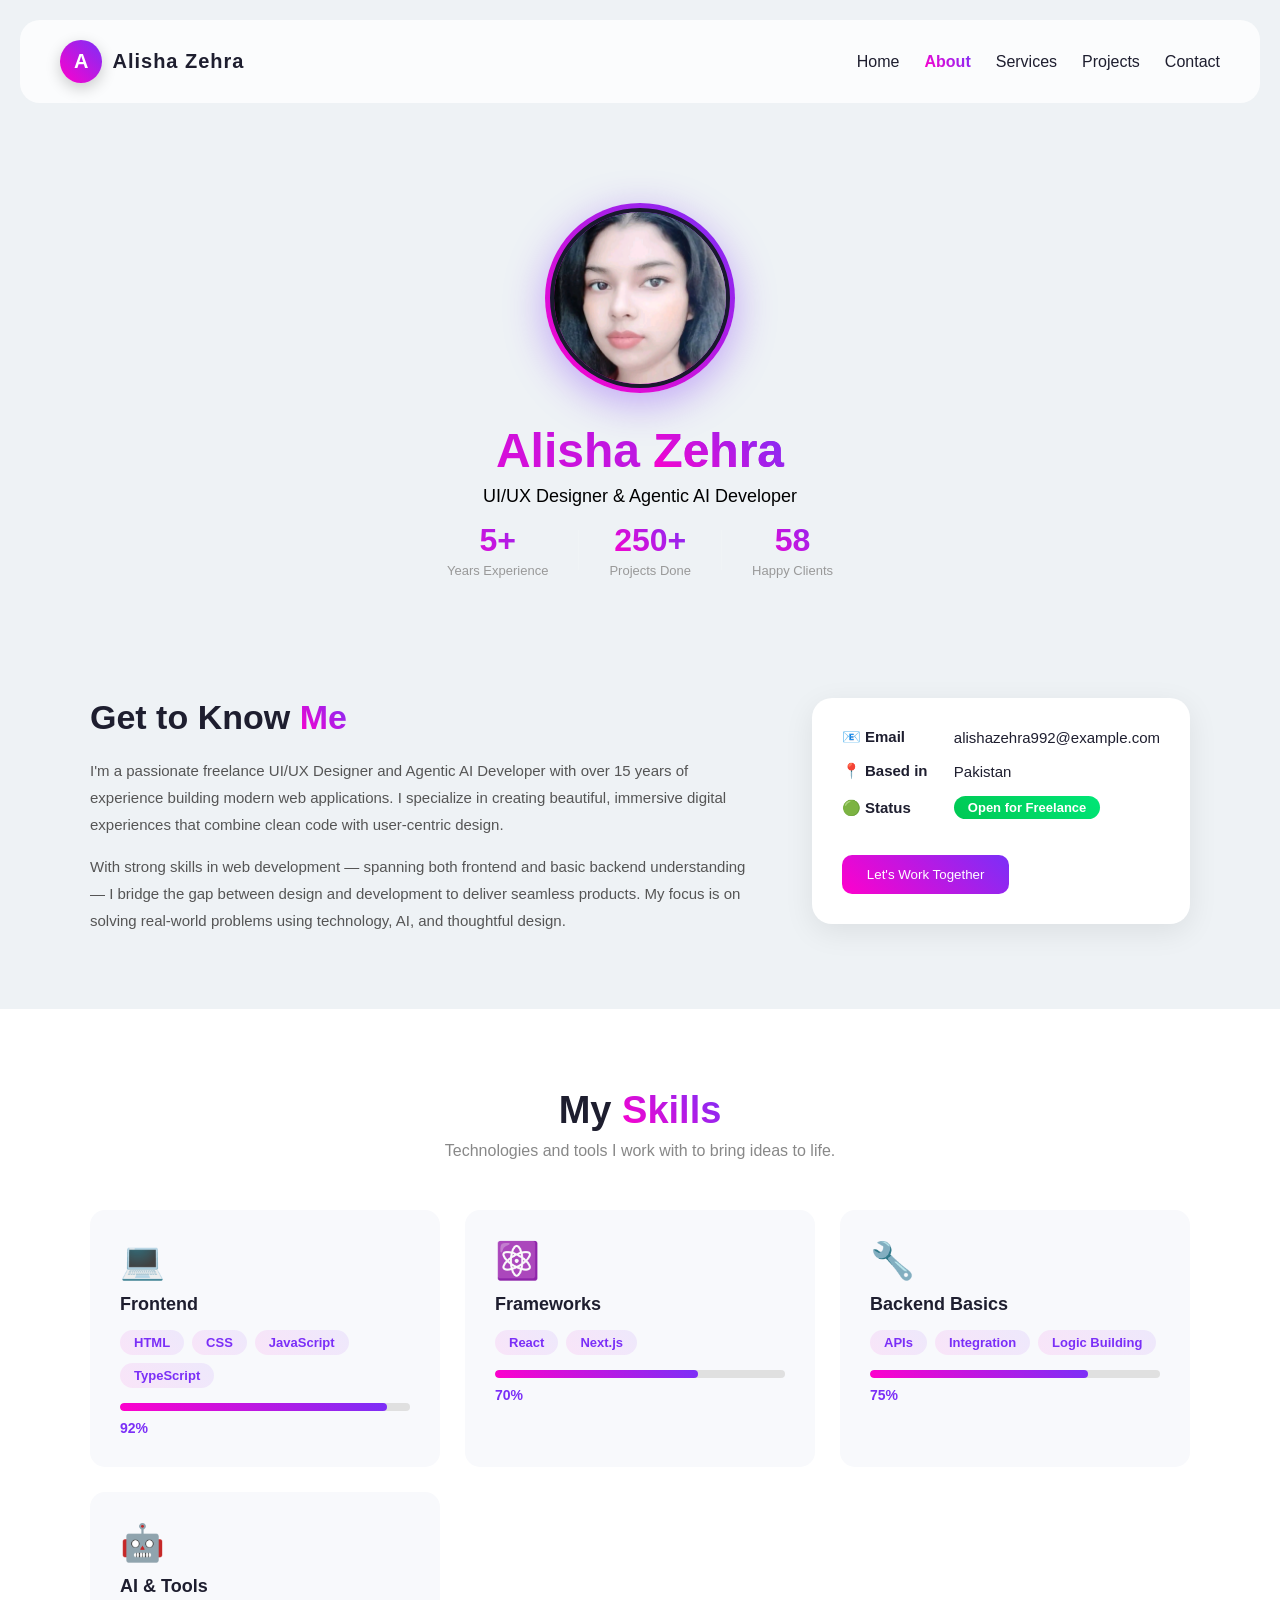
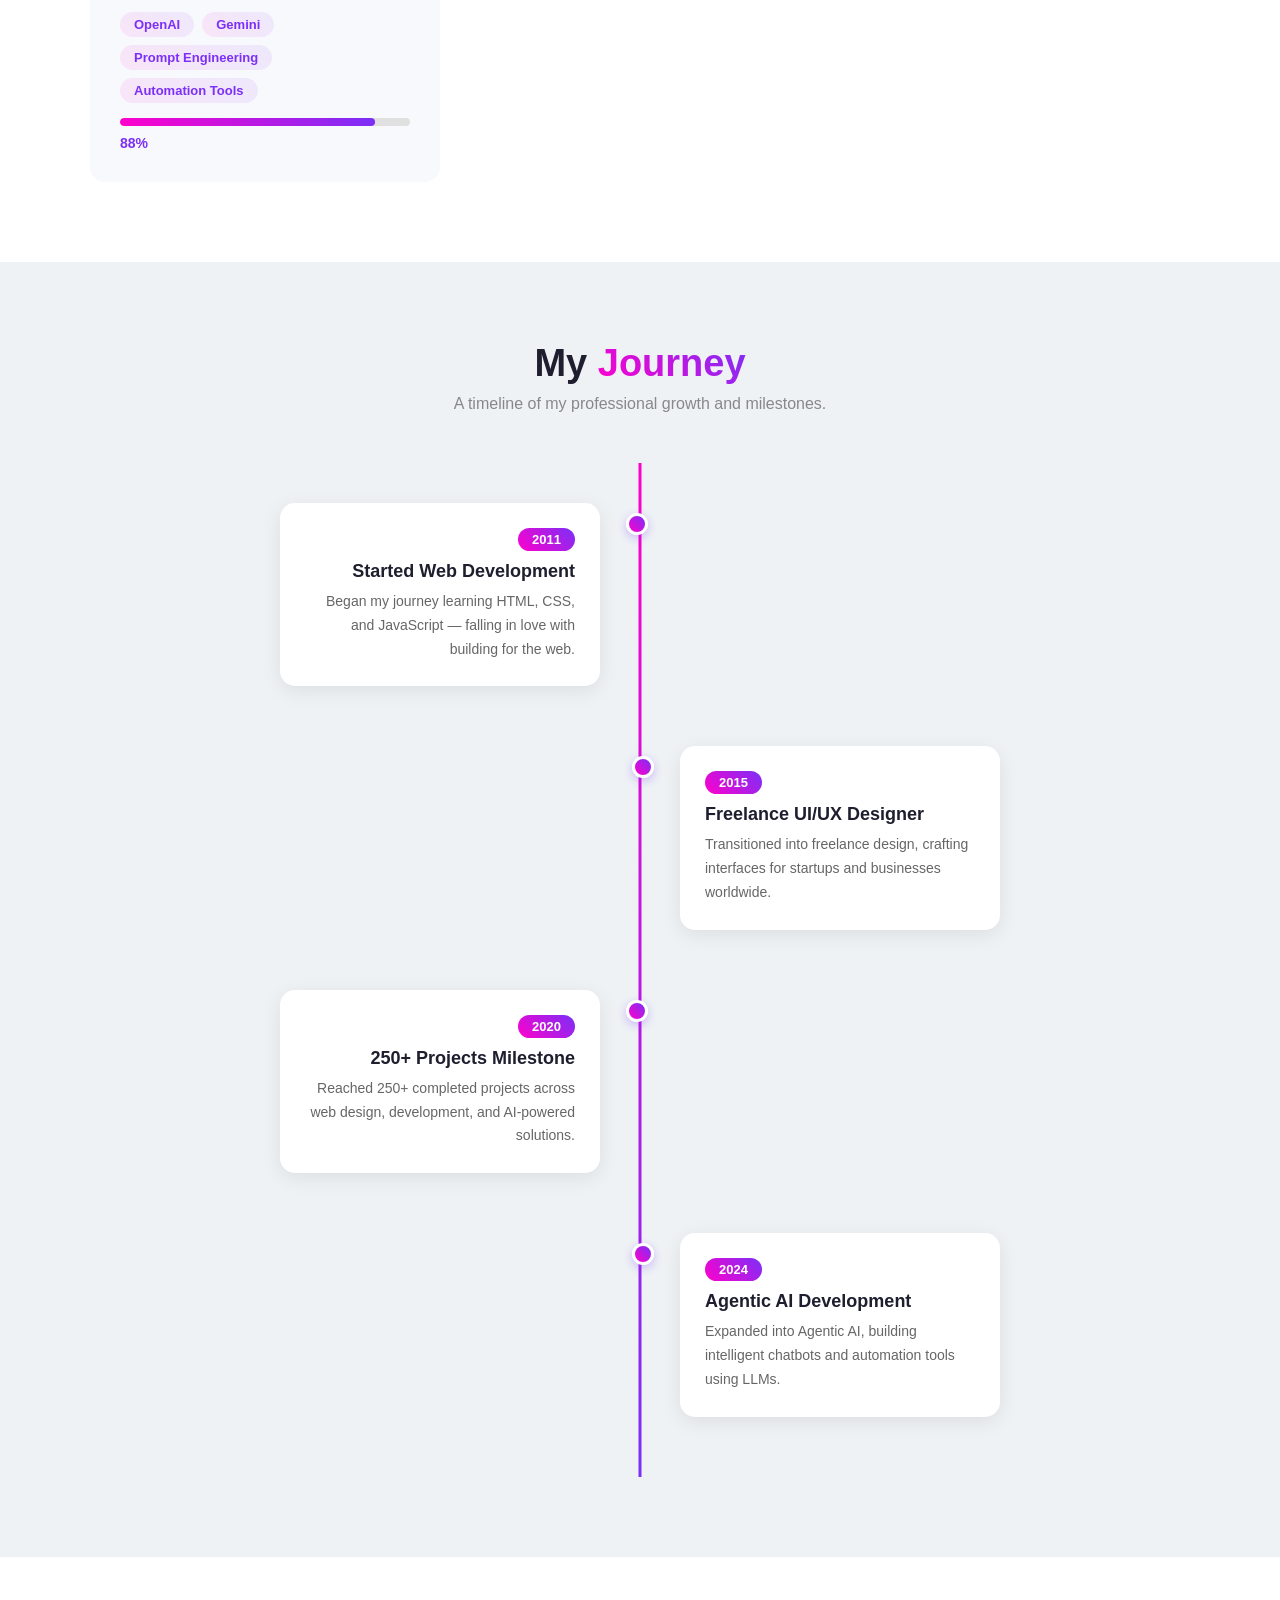
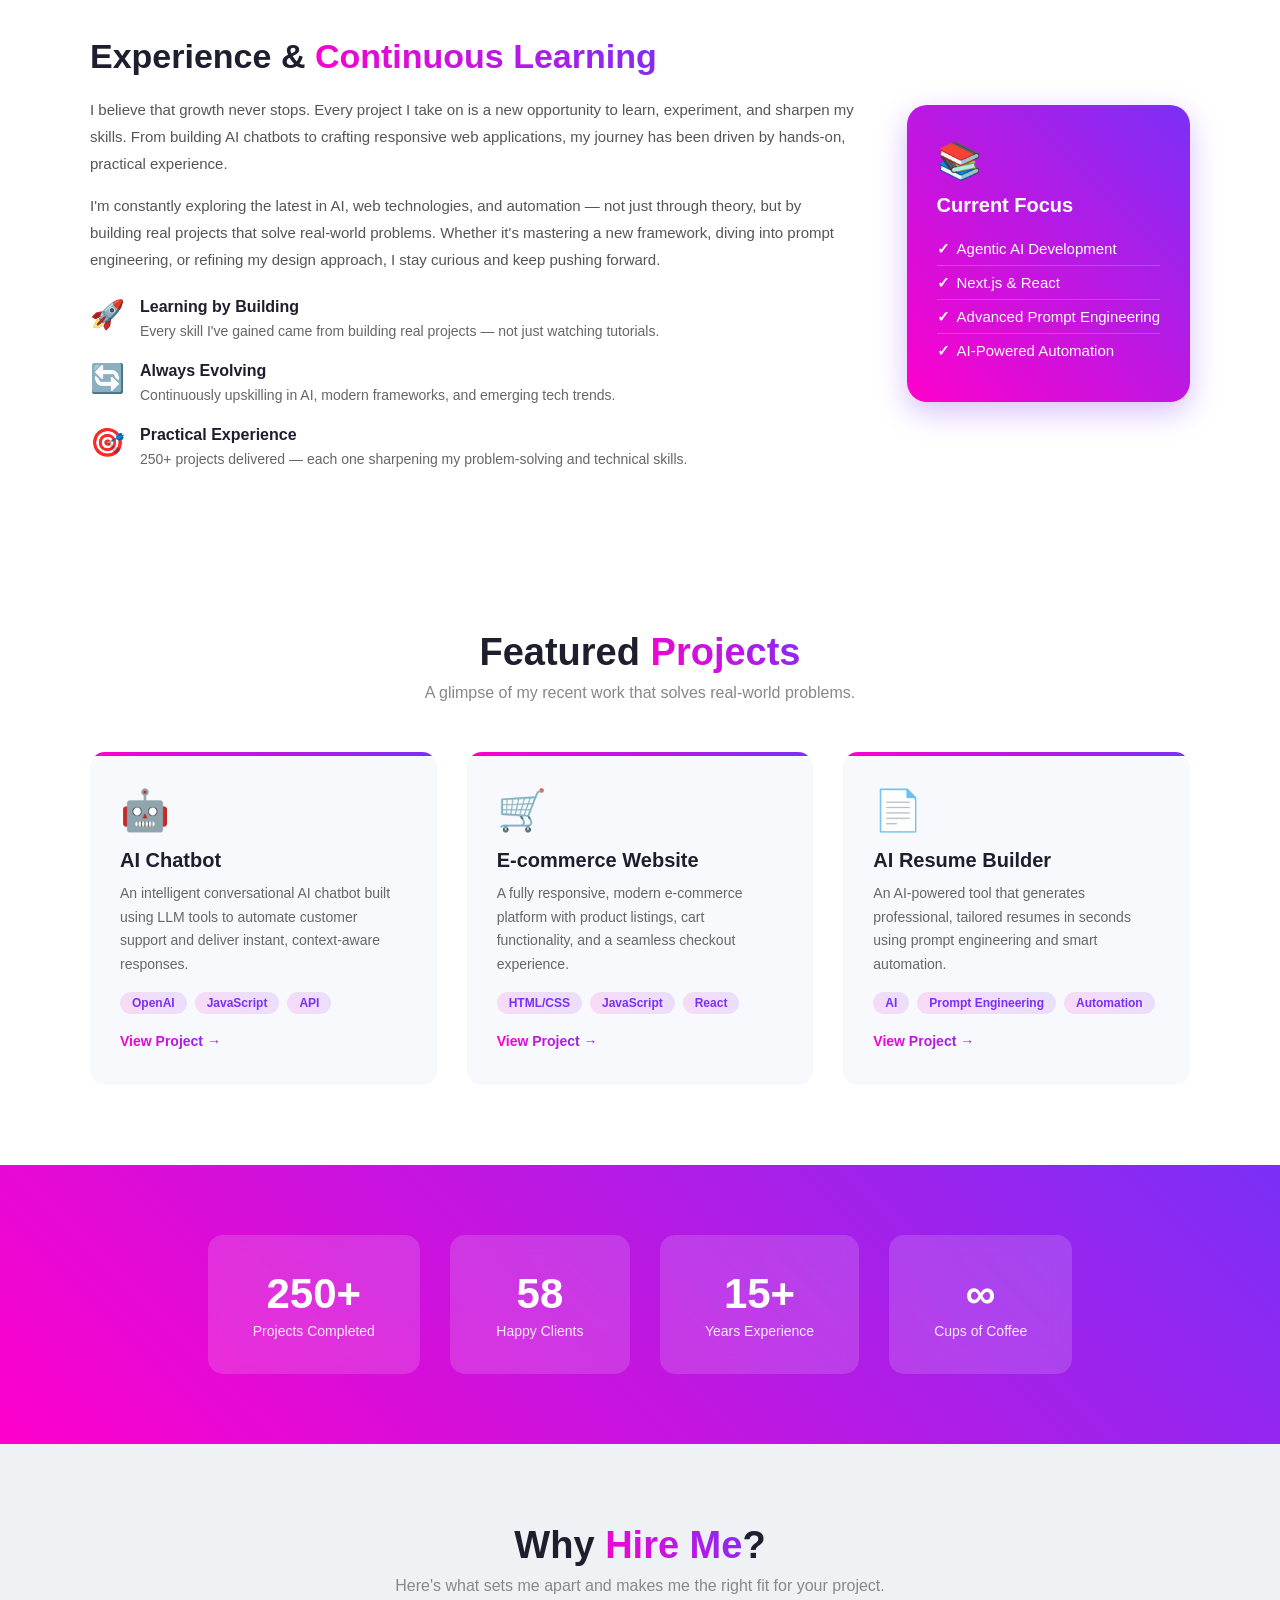
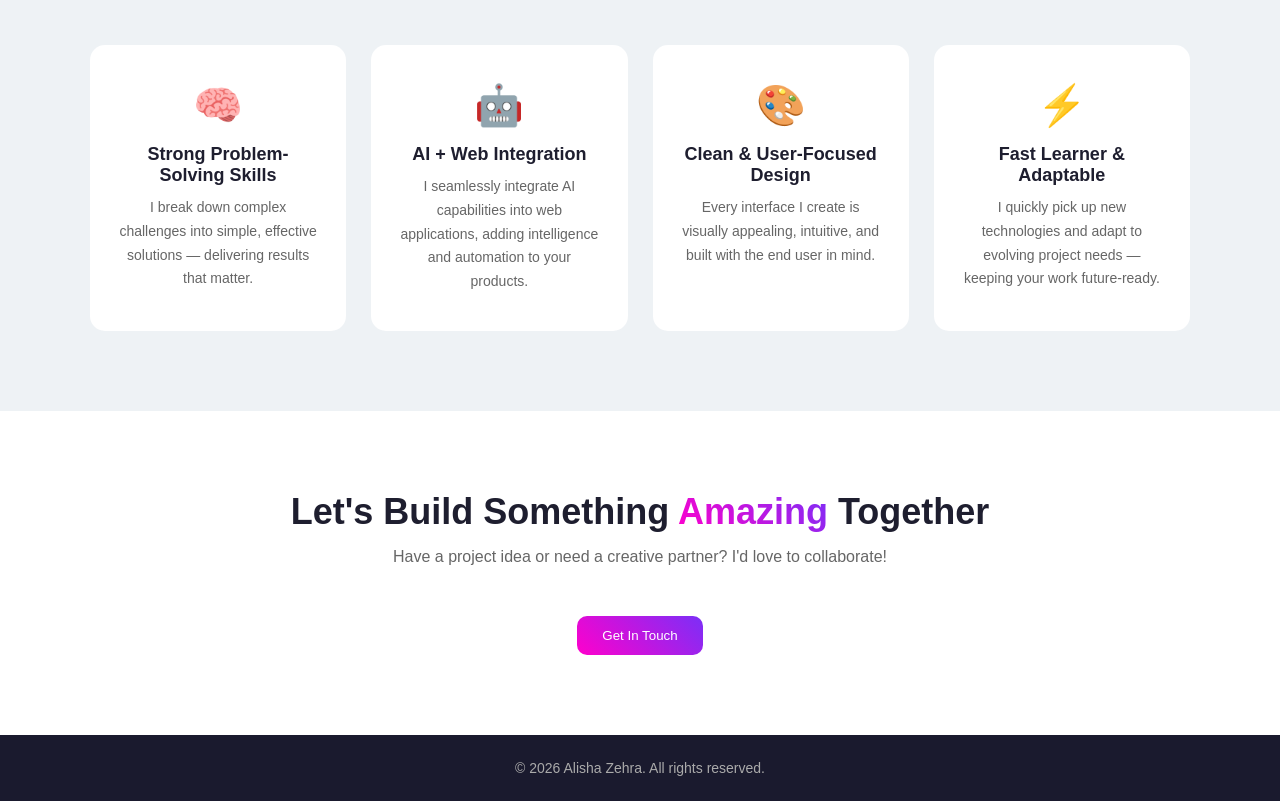
==== about.html @ 4a611285 "first commit" ====
<!DOCTYPE html>
<html lang="en">
<head>
  <meta charset="UTF-8">
  <meta name="viewport" content="width=device-width, initial-scale=1.0">
  <title>About - Alisha Zehra</title>
  <link rel="stylesheet" href="style.css">
  <link rel="stylesheet" href="about.css">
</head>
<body>

  <!-- NAVBAR -->
  <header class="navbar">
    <div class="logo">
      <div class="logo-circle">A</div>
      <span class="logo-text">Alisha Zehra</span>
    </div>
    <button class="hamburger" id="hamburger">&#9776;</button>
    <ul class="nav-links" id="nav-links">
      <li><a href="index.html#home">Home</a></li>
      <li><a href="about.html" class="active-link">About</a></li>
      <li><a href="services.html">Services</a></li>
      <li><a href="portfolio.html">Projects</a></li>
      <li><a href="contact.html">Contact</a></li>
    </ul>
  </header>

  <!-- ABOUT HERO + INTRO (Combined for better first look) -->
  <section class="about-hero-intro">
    <div class="about-hero-bg">
      <div class="about-hero-content">
        <div class="about-image-center">
          <div class="about-image-card">
            <img src="WhatsApp Image 2026-03-17 at 6.41.35 PM.jpeg" alt="Alisha Zehra">
          </div>
        </div>
        <h1>Alisha <span class="gradient-text">Zehra</span></h1>
        <h4 class="about-role">UI/UX Designer & Agentic AI Developer</h4>
      
        <div class="about-hero-stats">
          <div class="hero-stat">
            <h3>5+</h3>
            <p>Years Experience</p>
          </div>
          <div class="hero-stat-divider"></div>
          <div class="hero-stat">
            <h3>250+</h3>
            <p>Projects Done</p>
          </div>
          <div class="hero-stat-divider"></div>
          <div class="hero-stat">
            <h3>58</h3>
            <p>Happy Clients</p>
          </div>
        </div>
      </div>
    </div>

    <div class="about-bio">
      <div class="about-bio-wrapper">
        <div class="about-bio-text">
          <h2>Get to Know <span class="gradient-text">Me</span></h2>
          <p>
            I'm a passionate freelance UI/UX Designer and Agentic AI Developer with over 15 years of 
            experience building modern web applications. I specialize in creating beautiful, immersive 
            digital experiences that combine clean code with user-centric design.
          </p>
          <p>
            With strong skills in web development — spanning both frontend and basic backend understanding — 
            I bridge the gap between design and development to deliver seamless products. My focus is on 
            solving real-world problems using technology, AI, and thoughtful design.
          </p>
        </div>
        <div class="about-bio-details">
          <div class="detail-item">
            <span class="detail-label">📧 Email</span>
            <span>alishazehra992@example.com</span>
          </div>
          <div class="detail-item">
            <span class="detail-label">📍 Based in</span>
            <span>Pakistan</span>
          </div>
          <div class="detail-item">
            <span class="detail-label">🟢 Status</span>
            <span class="available-badge">Open for Freelance</span>
          </div>
          <a href="contact.html"><button class="primary-btn">Let's Work Together</button></a>
        </div>
      </div>
    </div>
  </section>

  <!-- SKILLS SECTION -->
  <section class="skills-section">
    <h2 class="section-title">My <span class="gradient-text">Skills</span></h2>
    <p class="section-subtitle">Technologies and tools I work with to bring ideas to life.</p>

    <div class="skills-grid">

      <!-- Frontend -->
      <div class="skill-card">
        <div class="skill-icon">💻</div>
        <h3>Frontend</h3>
        <div class="skill-tags">
          <span class="skill-tag">HTML</span>
          <span class="skill-tag">CSS</span>
          <span class="skill-tag">JavaScript</span>
          <span class="skill-tag">TypeScript</span>
        </div>
        <div class="skill-bar"><div class="skill-fill" style="width:92%"></div></div>
        <span class="skill-percent">92%</span>
      </div>

      <!-- Frameworks -->
      <div class="skill-card">
        <div class="skill-icon">⚛️</div>
        <h3>Frameworks</h3>
        <div class="skill-tags">
          <span class="skill-tag">React</span>
          <span class="skill-tag">Next.js</span>
        </div>
        <div class="skill-bar"><div class="skill-fill" style="width:70%"></div></div>
        <span class="skill-percent">70%</span>
      </div>

      <!-- Backend Basics -->
      <div class="skill-card">
        <div class="skill-icon">🔧</div>
        <h3>Backend Basics</h3>
        <div class="skill-tags">
          <span class="skill-tag">APIs</span>
          <span class="skill-tag">Integration</span>
          <span class="skill-tag">Logic Building</span>
        </div>
        <div class="skill-bar"><div class="skill-fill" style="width:75%"></div></div>
        <span class="skill-percent">75%</span>
      </div>

      <!-- AI & Tools -->
      <div class="skill-card">
        <div class="skill-icon">🤖</div>
        <h3>AI & Tools</h3>
        <div class="skill-tags">
          <span class="skill-tag">OpenAI</span>
          <span class="skill-tag">Gemini</span>
          <span class="skill-tag">Prompt Engineering</span>
          <span class="skill-tag">Automation Tools</span>
        </div>
        <div class="skill-bar"><div class="skill-fill" style="width:88%"></div></div>
        <span class="skill-percent">88%</span>
      </div>

    </div>
  </section>

  <!-- JOURNEY / TIMELINE -->
  <section class="journey-section">
    <h2 class="section-title">My <span class="gradient-text">Journey</span></h2>
    <p class="section-subtitle">A timeline of my professional growth and milestones.</p>

    <div class="timeline">
      <div class="timeline-item left">
        <div class="timeline-content">
          <span class="timeline-year">2011</span>
          <h3>Started Web Development</h3>
          <p>Began my journey learning HTML, CSS, and JavaScript — falling in love with building for the web.</p>
        </div>
      </div>
      <div class="timeline-item right">
        <div class="timeline-content">
          <span class="timeline-year">2015</span>
          <h3>Freelance UI/UX Designer</h3>
          <p>Transitioned into freelance design, crafting interfaces for startups and businesses worldwide.</p>
        </div>
      </div>
      <div class="timeline-item left">
        <div class="timeline-content">
          <span class="timeline-year">2020</span>
          <h3>250+ Projects Milestone</h3>
          <p>Reached 250+ completed projects across web design, development, and AI-powered solutions.</p>
        </div>
      </div>
      <div class="timeline-item right">
        <div class="timeline-content">
          <span class="timeline-year">2024</span>
          <h3>Agentic AI Development</h3>
          <p>Expanded into Agentic AI, building intelligent chatbots and automation tools using LLMs.</p>
        </div>
      </div>
    </div>
  </section>

  <!-- EXPERIENCE / LEARNING -->
  <section class="learning-section">
    <div class="learning-wrapper">
      <div class="learning-text">
        <h2>Experience & <span class="gradient-text">Continuous Learning</span></h2>
        <p>
          I believe that growth never stops. Every project I take on is a new opportunity to learn, 
          experiment, and sharpen my skills. From building AI chatbots to crafting responsive web 
          applications, my journey has been driven by hands-on, practical experience.
        </p>
        <p>
          I'm constantly exploring the latest in AI, web technologies, and automation — not just 
          through theory, but by building real projects that solve real-world problems. Whether it's 
          mastering a new framework, diving into prompt engineering, or refining my design approach, 
          I stay curious and keep pushing forward.
        </p>
        <div class="learning-highlights">
          <div class="learning-item">
            <span class="learning-icon">🚀</span>
            <div>
              <h4>Learning by Building</h4>
              <p>Every skill I've gained came from building real projects — not just watching tutorials.</p>
            </div>
          </div>
          <div class="learning-item">
            <span class="learning-icon">🔄</span>
            <div>
              <h4>Always Evolving</h4>
              <p>Continuously upskilling in AI, modern frameworks, and emerging tech trends.</p>
            </div>
          </div>
          <div class="learning-item">
            <span class="learning-icon">🎯</span>
            <div>
              <h4>Practical Experience</h4>
              <p>250+ projects delivered — each one sharpening my problem-solving and technical skills.</p>
            </div>
          </div>
        </div>
      </div>
      <div class="learning-visual">
        <div class="learning-card">
          <div class="learning-card-icon">📚</div>
          <h3>Current Focus</h3>
          <ul>
            <li>Agentic AI Development</li>
            <li>Next.js & React</li>
            <li>Advanced Prompt Engineering</li>
            <li>AI-Powered Automation</li>
          </ul>
        </div>
      </div>
    </div>
  </section>

  <!-- PROJECTS HIGHLIGHT -->
  <section class="projects-highlight">
    <h2 class="section-title">Featured <span class="gradient-text">Projects</span></h2>
    <p class="section-subtitle">A glimpse of my recent work that solves real-world problems.</p>

    <div class="projects-highlight-grid">

      <div class="highlight-card">
        <div class="highlight-icon">🤖</div>
        <h3>AI Chatbot</h3>
        <p>An intelligent conversational AI chatbot built using LLM tools to automate customer support and deliver instant, context-aware responses.</p>
        <div class="highlight-tags">
          <span>OpenAI</span>
          <span>JavaScript</span>
          <span>API</span>
        </div>
        <a href="portfolio.html" class="highlight-link">View Project →</a>
      </div>

      <div class="highlight-card">
        <div class="highlight-icon">🛒</div>
        <h3>E-commerce Website</h3>
        <p>A fully responsive, modern e-commerce platform with product listings, cart functionality, and a seamless checkout experience.</p>
        <div class="highlight-tags">
          <span>HTML/CSS</span>
          <span>JavaScript</span>
          <span>React</span>
        </div>
        <a href="portfolio.html" class="highlight-link">View Project →</a>
      </div>

      <div class="highlight-card">
        <div class="highlight-icon">📄</div>
        <h3>AI Resume Builder</h3>
        <p>An AI-powered tool that generates professional, tailored resumes in seconds using prompt engineering and smart automation.</p>
        <div class="highlight-tags">
          <span>AI</span>
          <span>Prompt Engineering</span>
          <span>Automation</span>
        </div>
        <a href="portfolio.html" class="highlight-link">View Project →</a>
      </div>

    </div>
  </section>

  <!-- FUN FACTS -->
  <section class="fun-facts">
    <div class="fact-card">
      <h2>250+</h2>
      <p>Projects Completed</p>
    </div>
    <div class="fact-card">
      <h2>58</h2>
      <p>Happy Clients</p>
    </div>
    <div class="fact-card">
      <h2>15+</h2>
      <p>Years Experience</p>
    </div>
    <div class="fact-card">
      <h2>∞</h2>
      <p>Cups of Coffee</p>
    </div>
  </section>

  <!-- WHY HIRE ME -->
  <section class="why-hire-section">
    <h2 class="section-title">Why <span class="gradient-text">Hire Me</span>?</h2>
    <p class="section-subtitle">Here's what sets me apart and makes me the right fit for your project.</p>

    <div class="why-hire-grid">
      <div class="why-card">
        <div class="why-icon">🧠</div>
        <h3>Strong Problem-Solving Skills</h3>
        <p>I break down complex challenges into simple, effective solutions — delivering results that matter.</p>
      </div>
      <div class="why-card">
        <div class="why-icon">🤖</div>
        <h3>AI + Web Integration</h3>
        <p>I seamlessly integrate AI capabilities into web applications, adding intelligence and automation to your products.</p>
      </div>
      <div class="why-card">
        <div class="why-icon">🎨</div>
        <h3>Clean & User-Focused Design</h3>
        <p>Every interface I create is visually appealing, intuitive, and built with the end user in mind.</p>
      </div>
      <div class="why-card">
        <div class="why-icon">⚡</div>
        <h3>Fast Learner & Adaptable</h3>
        <p>I quickly pick up new technologies and adapt to evolving project needs — keeping your work future-ready.</p>
      </div>
    </div>
  </section>

  <!-- CTA -->
  <section class="about-cta">
    <h2>Let's Build Something <span class="gradient-text">Amazing</span> Together</h2>
    <p>Have a project idea or need a creative partner? I'd love to collaborate!</p>
    <a href="contact.html"><button class="primary-btn">Get In Touch</button></a>
  </section>

  <!-- FOOTER -->
  <footer class="about-footer">
    <p>&copy; 2026 Alisha Zehra. All rights reserved.</p>
  </footer>

  <script>
    const hamburger = document.getElementById('hamburger');
    const navLinks = document.getElementById('nav-links');
    hamburger.addEventListener('click', () => {
      navLinks.classList.toggle('show');
    });
  </script>

</body>
</html>
---- style.css ----
/* RESET */
*{
  margin:0;
  padding:0;
  box-sizing:border-box;
  font-family: 'Segoe UI', sans-serif;
}

body{
  background:#eef2f5;
  color:#1e1e2f;
}

/* NAVBAR */
.navbar{
  display:flex;
  justify-content:space-between;
  align-items:center;
  padding:20px 40px;
  background:#ffffffcc;
  border-radius:20px;
  margin:20px;
  position:relative;
  z-index:1000;
}

.logo-circle{
  background:linear-gradient(45deg,#ff00cc,#7b2ff7);
  color:white;
  padding:8px 12px;
  border-radius:50%;
  margin-right:8px;
}

.nav-links{
  display:flex;
  list-style:none;
  gap:25px;
  align-items:center;
}

.nav-links li a{
  text-decoration:none;
  color:#1e1e2f;
}

.contact-btn{
  background:linear-gradient(45deg,#ff00cc,#7b2ff7);
  border:none;
  color:white;
  padding:10px 20px;
  border-radius:10px;
  cursor:pointer;
}

.hamburger{
  display:none;
  font-size:28px;
  background:none;
  border:none;
  cursor:pointer;
}

/* HERO */
.hero{
  display:flex;
  justify-content:space-between;
  align-items:center;
  padding:60px 40px;
  flex-wrap: wrap;
}

.hero-left{
  max-width:500px;
}

.tag{
  background:linear-gradient(45deg,#ff00cc,#7b2ff7);
  color:white;
  padding:8px 15px;
  border-radius:10px;
  font-size:14px;
}

.hero-left h1{
  font-size:48px;
  margin:20px 0;
}

.primary-btn{
  margin-top:20px;
  padding:12px 25px;
  background:linear-gradient(45deg,#ff00cc,#7b2ff7);
  border:none;
  color:white;
  border-radius:10px;
  cursor:pointer;
}

.stats{
  display:flex;
  gap:40px;
  margin-top:40px;
  background:white;
  padding:20px;
  border-radius:15px;
  flex-wrap: wrap;
}

.hero-right{
  margin-top:20px;
}

.image-card{
  background:white;
  padding:20px;
  border-radius:20px;
  box-shadow:0 10px 30px rgba(0,0,0,0.1);
}

.image-card img{
  width:280px;
  border-radius:15px;
}

/* ABOUT */
.about{
  padding:60px 40px;
  text-align:center;
}

.about-cards{
  display:flex;
  justify-content:center;
  gap:20px;
  margin-top:20px;
}

.about-cards .card{
  background:white;
  padding:20px;
  border-radius:15px;
  box-shadow:0 5px 15px rgba(0,0,0,0.1);
}

/* PORTFOLIO */
.portfolio{
  padding:60px 40px;
  text-align:center;
}

.portfolio-grid{
  display:grid;
  grid-template-columns:repeat(auto-fit,minmax(250px,1fr));
  gap:20px;
  margin-top:20px;
}

.portfolio-item img{
  width:100%;
  border-radius:15px;
  transition: transform 0.3s ease;
}

.portfolio-item img:hover{
  transform: scale(1.05);
}

/* CONTACT */
.contact{
  padding:60px 40px;
  text-align:center;
}

.contact form{
  display:flex;
  flex-direction:column;
  gap:15px;
  max-width:400px;
  margin:0 auto;
}

.contact input, .contact textarea{
  padding:12px;
  border-radius:10px;
  border:1px solid #ccc;
  font-size:1rem;
  resize:none;
}

.contact button{
  padding:12px;
  border:none;
  background:linear-gradient(45deg,#ff00cc,#7b2ff7);
  color:white;
  border-radius:10px;
  cursor:pointer;
  font-size:1rem;
}

/* ----------------- RESPONSIVE ----------------- */
@media (max-width:768px){
  .hamburger{
    display:block;
  }

  .nav-links{
    position:fixed;
    top:0;
    right:-300px;
    width:250px;
    height:100%;
    background:#ffffff;
    flex-direction:column;
    padding:60px 20px;
    gap:25px;
    transition: right 0.3s ease;
    box-shadow: -5px 0 20px rgba(0,0,0,0.1);
  }

  .nav-links.show{
    right:0;
  }

  .hero{
    flex-direction:column;
    align-items:center;
    text-align:center;
  }

  .hero-left{
    max-width:100%;
  }

  .hero-right{
    margin-top:30px;
  }

  .stats{
    justify-content:center;
  }
}


/* LOGO */
.logo {
  display: flex;
  align-items: center;
  font-weight: bold;
  font-size: 20px;
  cursor: pointer;
}

.logo-circle {
  background: linear-gradient(45deg, #ff00cc, #7b2ff7);
  color: white;
  padding: 10px 14px;
  border-radius: 50%;
  font-size: 20px;
  display: flex;
  align-items: center;
  justify-content: center;
  margin-right: 10px;
  box-shadow: 0 5px 15px rgba(0,0,0,0.2);
}

.logo-text {
  color: #1e1e2f;
  font-size: 20px;
  letter-spacing: 1px;
}

/* Mobile sidebar */
@media (max-width: 768px) {
  .nav-links{
    position: fixed;
    top: 0;
    right: -300px; /* hidden by default */
    width: 250px;
    height: 100%;
    background: #ffffff;
    flex-direction: column;
    padding: 60px 20px;
    gap: 25px;
    transition: right 0.3s ease;
    box-shadow: -5px 0 20px rgba(0,0,0,0.1);
    z-index: 1000;
  }

  .nav-links.show{
    right: 0; /* visible when toggled */
  }

  .hamburger{
    display: block;
    font-size: 28px;
    background: none;
    border: none;
    cursor: pointer;
    z-index: 1100;
  }
}



/* PORTFOLIO SECTION */

.portfolio-section{
  padding:80px 40px;
  background: linear-gradient(45deg,#ff00cc,#7b2ff7);;
  color:blue;
}

.portfolio-header{
  text-align:center;
  margin-bottom:50px;
}

.portfolio-header h2{
  font-size:40px;
  margin-bottom:10px;
}

.portfolio-header p{
  font-size:16px;
  color:#ddd;
}

/* GRID */
.portfolio-grid{
  display:grid;
  grid-template-columns: repeat(auto-fit, minmax(280px,1fr));
  gap:30px;
}

/* PROJECT CARD */
.project-card{
  background: rgba(255,255,255,0.1);
  border-radius:15px;
  overflow:hidden;
  transition: transform 0.3s, background 0.3s;
}

.project-card:hover{
  transform: translateY(-10px);
  background: palevioletred
}

.project-card img{
  width:100%;
  height:200px;
  object-fit:cover;
}

.project-info{
  padding:15px;
}

.project-info h3{
  margin-bottom:8px;
  font-size:20px;
}

.project-info p{
  font-size:14px;
  color:#eee;
}

.project-buttons{
  margin-top:10px;
}

.project-buttons a{
  text-decoration:none;
  padding:8px 15px;
  margin-right:10px;
  border-radius:8px;
  font-size:14px;
  background: linear-gradient(45deg, #ff00cc, #7b2ff7);
  color:white;
  transition: opacity 0.3s;
}

.project-buttons a:hover{
  opacity:0.8;
}

/* RESPONSIVE */
@media(max-width:768px){
  .portfolio-section{
    padding:60px 20px;
  }
}








.portfolio{
padding:80px 8%;
background:whitesmoke;
}

.portfolio-title{
text-align:center;
font-size:38px;
color:whitesmoke;
margin-bottom:50px;
}

.portfolio-grid{
display:grid;
grid-template-columns:repeat(auto-fit,minmax(280px,1fr));
gap:30px;
}

.project-card{
background:black;
border-radius:12px;
overflow:hidden;
transition:0.3s;
box-shadow:0 5px 20px rgba(0,0,0,0.4);
}

.project-card:hover{
transform:translateY(-8px);
box-shadow:0 10px 35px rgba(0,0,0,0.6);
}

.project-card img{
width:100%;
height:200px;
object-fit:cover;
}

.project-content{
padding:20px;
}

.project-content h3{
color:whitesmoke;
margin-bottom:10px;
}

.project-content p{
color:whitesmoke;
font-size:14px;
margin-bottom:15px;
}

.project-links a{
text-decoration:none;
background:#7b2ff7;
color:whitesmoke;
padding:7px 16px;
border-radius:6px;
margin-right:10px;
font-size:13px;
transition:0.3s;
}

.project-links a:hover{
background:red;
}


.portfolio-heading{
text-align:center;
font-size:42px;
font-weight:bold;

 background: linear-gradient(45deg,#ff00cc,#7b2ff7);
  -webkit-background-clip: text;
  background-clip: text;
  -webkit-text-fill-color: transparent;

}

/* @keyframes glow{
from{
text-shadow:0 0 5px #7b2ff7, 0 0 10px #7b2ff7;
}
to{
text-shadow:0 0 15px #c471f5, 0 0 25px #c471f5;
}
} */

@keyframes glow{
from{
text-shadow:0 0 5px pink, 0 0 10px palevioletred;
}
to{
text-shadow:0 0 15px #c471f5, 0 0 25px #c471f5;
}
}




#portfolio{
padding:80px 8%;
background:whitesmoke;
text-align:center; /* center heading and text */
}

.portfolio-heading{
text-align:center;
font-size:40px;
font-weight:bold;
color:#7b2ff7;
margin-bottom:40px;
}

.portfolio-container{
display:grid;
grid-template-columns:repeat(auto-fit,minmax(250px,1fr));
gap:25px;
justify-items:center; /* centers cards horizontally */
}

.portfolio-card{
background:#1a1a2e;
border-radius:10px;
overflow:hidden;
text-align:center;
padding-bottom:20px;
transition:0.3s;
max-width:300px; /* keeps cards centered and neat */
width:100%;
}

.portfolio-card:hover{
transform:translateY(-8px);
box-shadow:0 10px 30px rgba(0,0,0,0.5);
}

.portfolio-card img{
width:100%;
height:180px;
object-fit:cover;
}

.portfolio-card h3{
color:white;
margin:15px 0 10px 0;
}

.portfolio-card p{
color:#cfcfcf;
font-size:14px;
padding:0 15px;
}



.project-links{
margin-top:12px;
}

.project-links a{
text-decoration:none;
background:#7b2ff7;
color:white;
padding:6px 14px;
border-radius:6px;
font-size:13px;
margin:4px;
display:inline-block;
transition:0.3s;
}

.project-links a:hover{
background:#9b4dff;
}
---- about.css ----
/* ABOUT PAGE STYLES */

/* Gradient Text Utility */
.gradient-text {
  background: linear-gradient(45deg, #ff00cc, #7b2ff7);
  -webkit-background-clip: text;
  background-clip: text;
  -webkit-text-fill-color: transparent;
}

.active-link {
  background: linear-gradient(45deg, #ff00cc, #7b2ff7);
  -webkit-background-clip: text;
  background-clip: text;
  -webkit-text-fill-color: transparent;
  font-weight: bold;
}

/* ABOUT HERO + INTRO COMBINED */
.about-hero-intro {
  overflow: hidden;
}

.about-hero-bg {

  padding: 80px 40px 60px;
  text-align: center;
}

.about-hero-content {
  max-width: 700px;
  margin: 0 auto;
}

.about-image-center {
  display: flex;
  justify-content: center;
  margin-bottom: 30px;
}

.about-image-card {
  background: linear-gradient(45deg, #ff00cc, #7b2ff7);
  padding: 5px;
  border-radius: 50%;
  display: inline-block;
  box-shadow: 0 10px 40px rgba(123, 47, 247, 0.4);
}

.about-image-card img {
  width: 180px;
  height: 180px;
  border-radius: 50%;
  object-fit: cover;
  display: block;
  border: 4px solid #1a1a2e;
}

.about-hero-content h1 {
  font-size: 48px;
   background: linear-gradient(45deg, #ff00cc, #7b2ff7);
  -webkit-background-clip: text;
  background-clip: text;
  -webkit-text-fill-color: transparent;
  
  margin-bottom: 8px;
}

.about-role {
  font-size: 18px;
  color: black;
  font-weight: 500;
  margin-bottom: 15px;
}

.about-tagline {
  font-size: 16px;
   color: #1a1a2e;
  max-width: 500px;
  margin: 0 auto 35px;
  line-height: 1.7;
}

.about-hero-stats {
  display: flex;
  justify-content: center;
  align-items: center;
  gap: 30px;
  flex-wrap: wrap;
}

.hero-stat {
  text-align: center;
}

.hero-stat h3 {
  font-size: 32px;
  background: linear-gradient(45deg, #ff00cc, #7b2ff7);
  -webkit-background-clip: text;
  background-clip: text;
  -webkit-text-fill-color: transparent;
  margin-bottom: 4px;
}

.hero-stat p {
  font-size: 13px;
  color: #999;
}

.hero-stat-divider {
  width: 1px;
  height: 40px;
  background: rgba(255, 255, 255, 0.15);
}

/* ABOUT BIO */
.about-bio {
  padding: 60px 40px;
}

.about-bio-wrapper {
  display: flex;
  gap: 50px;
  max-width: 1100px;
  margin: 0 auto;
  align-items: flex-start;
  flex-wrap: wrap;
}

.about-bio-text {
  flex: 1;
  min-width: 300px;
}

.about-bio-text h2 {
  font-size: 34px;
  color: #1e1e2f;
  margin-bottom: 20px;
}

.about-bio-text p {
  color: #555;
  line-height: 1.8;
  font-size: 15px;
  margin-bottom: 15px;
}

.about-bio-details {
  display: flex;
  flex-direction: column;
  gap: 16px;
  min-width: 280px;
  background: white;
  padding: 30px;
  border-radius: 20px;
  box-shadow: 0 8px 30px rgba(0, 0, 0, 0.08);
}

.detail-item {
  display: flex;
  align-items: center;
  gap: 12px;
  font-size: 15px;
}

.detail-label {
  font-weight: bold;
  color: #1e1e2f;
  min-width: 100px;
}

.available-badge {
  background: linear-gradient(45deg, #00c853, #00e676);
  color: white;
  padding: 4px 14px;
  border-radius: 20px;
  font-size: 13px;
  font-weight: 600;
}

/* SKILLS SECTION */
.skills-section {
  padding: 80px 40px;
  background: white;
}

.section-title {
  text-align: center;
  font-size: 38px;
  color: #1e1e2f;
  margin-bottom: 10px;
}

.section-subtitle {
  text-align: center;
  color: #888;
  font-size: 16px;
  margin-bottom: 50px;
}

.skills-grid {
  display: grid;
  grid-template-columns: repeat(auto-fit, minmax(280px, 1fr));
  gap: 25px;
  max-width: 1100px;
  margin: 0 auto;
}

.skill-card {
  background: #f8f9fc;
  padding: 30px;
  border-radius: 15px;
  transition: transform 0.3s, box-shadow 0.3s;
  position: relative;
}

.skill-card:hover {
  transform: translateY(-8px);
  box-shadow: 0 12px 35px rgba(123, 47, 247, 0.15);
}

.skill-icon {
  font-size: 36px;
  margin-bottom: 12px;
}

.skill-card h3 {
  font-size: 18px;
  color: #1e1e2f;
  margin-bottom: 15px;
}

.skill-tags {
  display: flex;
  flex-wrap: wrap;
  gap: 8px;
  margin-bottom: 15px;
}

.skill-tag {
  background: linear-gradient(45deg, #ff00cc15, #7b2ff715);
  color: #7b2ff7;
  padding: 5px 14px;
  border-radius: 20px;
  font-size: 13px;
  font-weight: 600;
}

.skill-bar {
  width: 100%;
  height: 8px;
  background: #e0e0e0;
  border-radius: 10px;
  overflow: hidden;
  margin-bottom: 8px;
}

.skill-fill {
  height: 100%;
  background: linear-gradient(45deg, #ff00cc, #7b2ff7);
  border-radius: 10px;
  transition: width 1.2s ease;
}

.skill-percent {
  font-size: 14px;
  font-weight: bold;
  color: #7b2ff7;
}

/* JOURNEY / TIMELINE */
.journey-section {
  padding: 80px 40px;
  background: #eef2f5;
}

.timeline {
  max-width: 800px;
  margin: 0 auto;
  position: relative;
  padding: 20px 0;
}

.timeline::before {
  content: '';
  position: absolute;
  left: 50%;
  top: 0;
  bottom: 0;
  width: 3px;
  background: linear-gradient(180deg, #ff00cc, #7b2ff7);
  transform: translateX(-50%);
}

.timeline-item {
  width: 50%;
  padding: 20px 40px;
  position: relative;
  margin-bottom: 20px;
}

.timeline-item.left {
  left: 0;
  text-align: right;
}

.timeline-item.right {
  left: 50%;
  text-align: left;
}

.timeline-item::after {
  content: '';
  position: absolute;
  width: 16px;
  height: 16px;
  background: linear-gradient(45deg, #ff00cc, #7b2ff7);
  border-radius: 50%;
  top: 30px;
  border: 3px solid white;
  box-shadow: 0 3px 10px rgba(123, 47, 247, 0.3);
}

.timeline-item.left::after {
  right: -8px;
}

.timeline-item.right::after {
  left: -8px;
}

.timeline-content {
  background: white;
  padding: 25px;
  border-radius: 15px;
  box-shadow: 0 5px 20px rgba(0, 0, 0, 0.08);
  transition: transform 0.3s;
}

.timeline-content:hover {
  transform: translateY(-5px);
}

.timeline-year {
  display: inline-block;
  background: linear-gradient(45deg, #ff00cc, #7b2ff7);
  color: white;
  padding: 4px 14px;
  border-radius: 20px;
  font-size: 13px;
  font-weight: bold;
  margin-bottom: 10px;
}

.timeline-content h3 {
  font-size: 18px;
  color: #1e1e2f;
  margin-bottom: 8px;
}

.timeline-content p {
  font-size: 14px;
  color: #666;
  line-height: 1.7;
}

/* FUN FACTS */
.fun-facts {
  display: flex;
  justify-content: center;
  gap: 30px;
  padding: 70px 40px;
  background: linear-gradient(45deg, #ff00cc, #7b2ff7);
  flex-wrap: wrap;
}

.fact-card {
  background: rgba(255, 255, 255, 0.15);
  backdrop-filter: blur(10px);
  padding: 35px 45px;
  border-radius: 15px;
  text-align: center;
  color: white;
  min-width: 180px;
  transition: transform 0.3s;
}

.fact-card:hover {
  transform: scale(1.08);
  background: rgba(255, 255, 255, 0.25);
}

.fact-card h2 {
  font-size: 42px;
  margin-bottom: 5px;
}

.fact-card p {
  font-size: 14px;
  opacity: 0.9;
}

/* EXPERIENCE / LEARNING */
.learning-section {
  padding: 80px 40px;
  background: white;
}

.learning-wrapper {
  display: flex;
  gap: 50px;
  max-width: 1100px;
  margin: 0 auto;
  align-items: center;
  flex-wrap: wrap;
}

.learning-text {
  flex: 1;
  min-width: 300px;
}

.learning-text h2 {
  font-size: 34px;
  color: #1e1e2f;
  margin-bottom: 20px;
}

.learning-text > p {
  color: #555;
  line-height: 1.8;
  font-size: 15px;
  margin-bottom: 15px;
}

.learning-highlights {
  margin-top: 25px;
  display: flex;
  flex-direction: column;
  gap: 20px;
}

.learning-item {
  display: flex;
  align-items: flex-start;
  gap: 15px;
}

.learning-icon {
  font-size: 28px;
  flex-shrink: 0;
}

.learning-item h4 {
  font-size: 16px;
  color: #1e1e2f;
  margin-bottom: 4px;
}

.learning-item p {
  font-size: 14px;
  color: #666;
  line-height: 1.6;
}

.learning-visual {
  flex-shrink: 0;
}

.learning-card {
  background: linear-gradient(45deg, #ff00cc, #7b2ff7);
  color: white;
  padding: 35px 30px;
  border-radius: 20px;
  box-shadow: 0 10px 30px rgba(123, 47, 247, 0.3);
  min-width: 260px;
}

.learning-card-icon {
  font-size: 36px;
  margin-bottom: 12px;
}

.learning-card h3 {
  font-size: 20px;
  margin-bottom: 15px;
}

.learning-card ul {
  list-style: none;
  padding: 0;
}

.learning-card ul li {
  padding: 8px 0;
  font-size: 15px;
  border-bottom: 1px solid rgba(255, 255, 255, 0.2);
  position: relative;
  padding-left: 20px;
}

.learning-card ul li::before {
  content: '✓';
  position: absolute;
  left: 0;
  font-weight: bold;
}

.learning-card ul li:last-child {
  border-bottom: none;
}

/* PROJECTS HIGHLIGHT */
.projects-highlight {
  padding: 80px 40px;
  background: white;
}

.projects-highlight-grid {
  display: grid;
  grid-template-columns: repeat(auto-fit, minmax(300px, 1fr));
  gap: 30px;
  max-width: 1100px;
  margin: 0 auto;
}

.highlight-card {
  background: #f8f9fc;
  padding: 35px 30px;
  border-radius: 15px;
  transition: transform 0.3s, box-shadow 0.3s;
  position: relative;
  overflow: hidden;
}

.highlight-card::before {
  content: '';
  position: absolute;
  top: 0;
  left: 0;
  width: 100%;
  height: 4px;
  background: linear-gradient(45deg, #ff00cc, #7b2ff7);
}

.highlight-card:hover {
  transform: translateY(-8px);
  box-shadow: 0 12px 35px rgba(123, 47, 247, 0.15);
}

.highlight-icon {
  font-size: 40px;
  margin-bottom: 15px;
}

.highlight-card h3 {
  font-size: 20px;
  color: #1e1e2f;
  margin-bottom: 10px;
}

.highlight-card p {
  font-size: 14px;
  color: #666;
  line-height: 1.7;
  margin-bottom: 15px;
}

.highlight-tags {
  display: flex;
  flex-wrap: wrap;
  gap: 8px;
  margin-bottom: 18px;
}

.highlight-tags span {
  background: linear-gradient(45deg, #ff00cc20, #7b2ff720);
  color: #7b2ff7;
  padding: 4px 12px;
  border-radius: 20px;
  font-size: 12px;
  font-weight: 600;
}

.highlight-link {
  text-decoration: none;
  font-size: 14px;
  font-weight: bold;
  background: linear-gradient(45deg, #ff00cc, #7b2ff7);
  -webkit-background-clip: text;
  background-clip: text;
  -webkit-text-fill-color: transparent;
  transition: opacity 0.3s;
}

.highlight-link:hover {
  opacity: 0.7;
}

/* WHY HIRE ME */
.why-hire-section {
  padding: 80px 40px;
  background: #eef2f5;
}

.why-hire-grid {
  display: grid;
  grid-template-columns: repeat(auto-fit, minmax(240px, 1fr));
  gap: 25px;
  max-width: 1100px;
  margin: 0 auto;
}

.why-card {
  background: white;
  padding: 35px 25px;
  border-radius: 15px;
  text-align: center;
  transition: transform 0.3s, box-shadow 0.3s;
  border: 2px solid transparent;
}

.why-card:hover {
  transform: translateY(-8px);
  box-shadow: 0 12px 35px rgba(123, 47, 247, 0.15);
  border-color: #7b2ff7;
}

.why-icon {
  font-size: 40px;
  margin-bottom: 15px;
}

.why-card h3 {
  font-size: 18px;
  color: #1e1e2f;
  margin-bottom: 10px;
}

.why-card p {
  font-size: 14px;
  color: #666;
  line-height: 1.7;
}

/* CTA SECTION */
.about-cta {
  text-align: center;
  padding: 80px 40px;
  background: white;
}

.about-cta h2 {
  font-size: 36px;
  color: #1e1e2f;
  margin-bottom: 15px;
}

.about-cta p {
  color: #666;
  font-size: 16px;
  margin-bottom: 30px;
}

/* FOOTER */
.about-footer {
  text-align: center;
  padding: 25px;
  background: #1a1a2e;
  color: #aaa;
  font-size: 14px;
}

/* ============= RESPONSIVE ============= */
@media (max-width: 768px) {
  .about-hero-bg {
    padding: 60px 20px 40px;
  }

  .about-hero-content h1 {
    font-size: 34px;
  }

  .about-image-card img {
    width: 150px;
    height: 150px;
  }

  .about-hero-stats {
    gap: 20px;
  }

  .hero-stat h3 {
    font-size: 26px;
  }

  .about-bio-wrapper {
    flex-direction: column;
    text-align: center;
  }

  .about-bio-text {
    min-width: auto;
  }

  .about-bio-details {
    min-width: auto;
    width: 100%;
    align-items: center;
  }

  .detail-item {
    flex-direction: column;
    gap: 4px;
  }

  .detail-label {
    min-width: auto;
  }

  /* Timeline responsive */
  .timeline::before {
    left: 20px;
  }

  .timeline-item {
    width: 100%;
    padding-left: 60px;
    padding-right: 20px;
    text-align: left;
  }

  .timeline-item.left,
  .timeline-item.right {
    left: 0;
    text-align: left;
  }

  .timeline-item.left::after,
  .timeline-item.right::after {
    left: 12px;
  }

  .fun-facts {
    gap: 15px;
    padding: 50px 20px;
  }

  .fact-card {
    padding: 25px 35px;
    min-width: 140px;
  }

  .fact-card h2 {
    font-size: 32px;
  }

  .section-title {
    font-size: 30px;
  }

  .about-cta h2 {
    font-size: 28px;
  }

  .skills-section,
  .journey-section,
  .about-cta,
  .learning-section,
  .projects-highlight,
  .why-hire-section {
    padding: 50px 20px;
  }

  .learning-wrapper {
    flex-direction: column;
    text-align: center;
  }

  .learning-item {
    flex-direction: column;
    align-items: center;
    text-align: center;
  }

  .learning-card {
    min-width: auto;
    width: 100%;
  }
}

@media (max-width: 480px) {
  .about-image-card img {
    width: 130px;
    height: 130px;
  }

  .about-hero-content h1 {
    font-size: 28px;
  }

  .hero-stat-divider {
    display: none;
  }

  .about-hero-stats {
    gap: 15px;
  }

  .fact-card {
    min-width: 120px;
    padding: 20px 25px;
  }
}
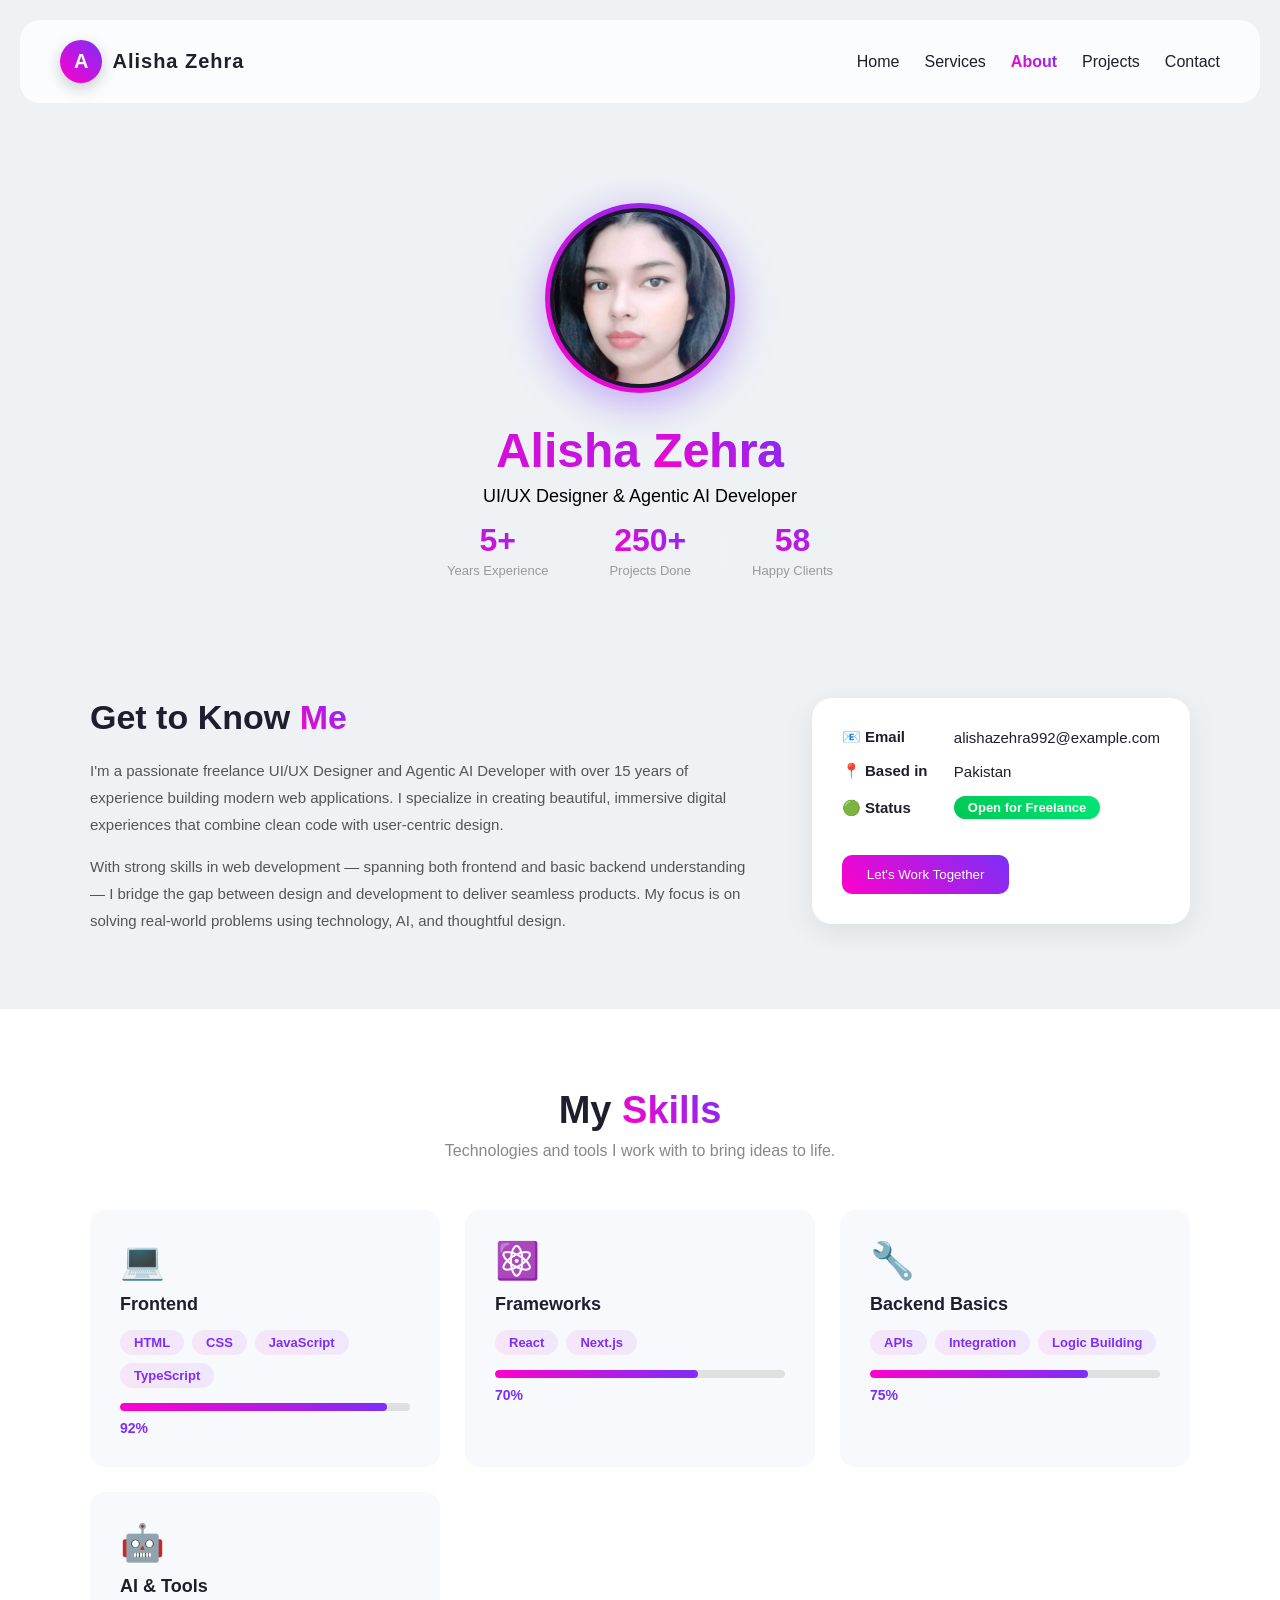
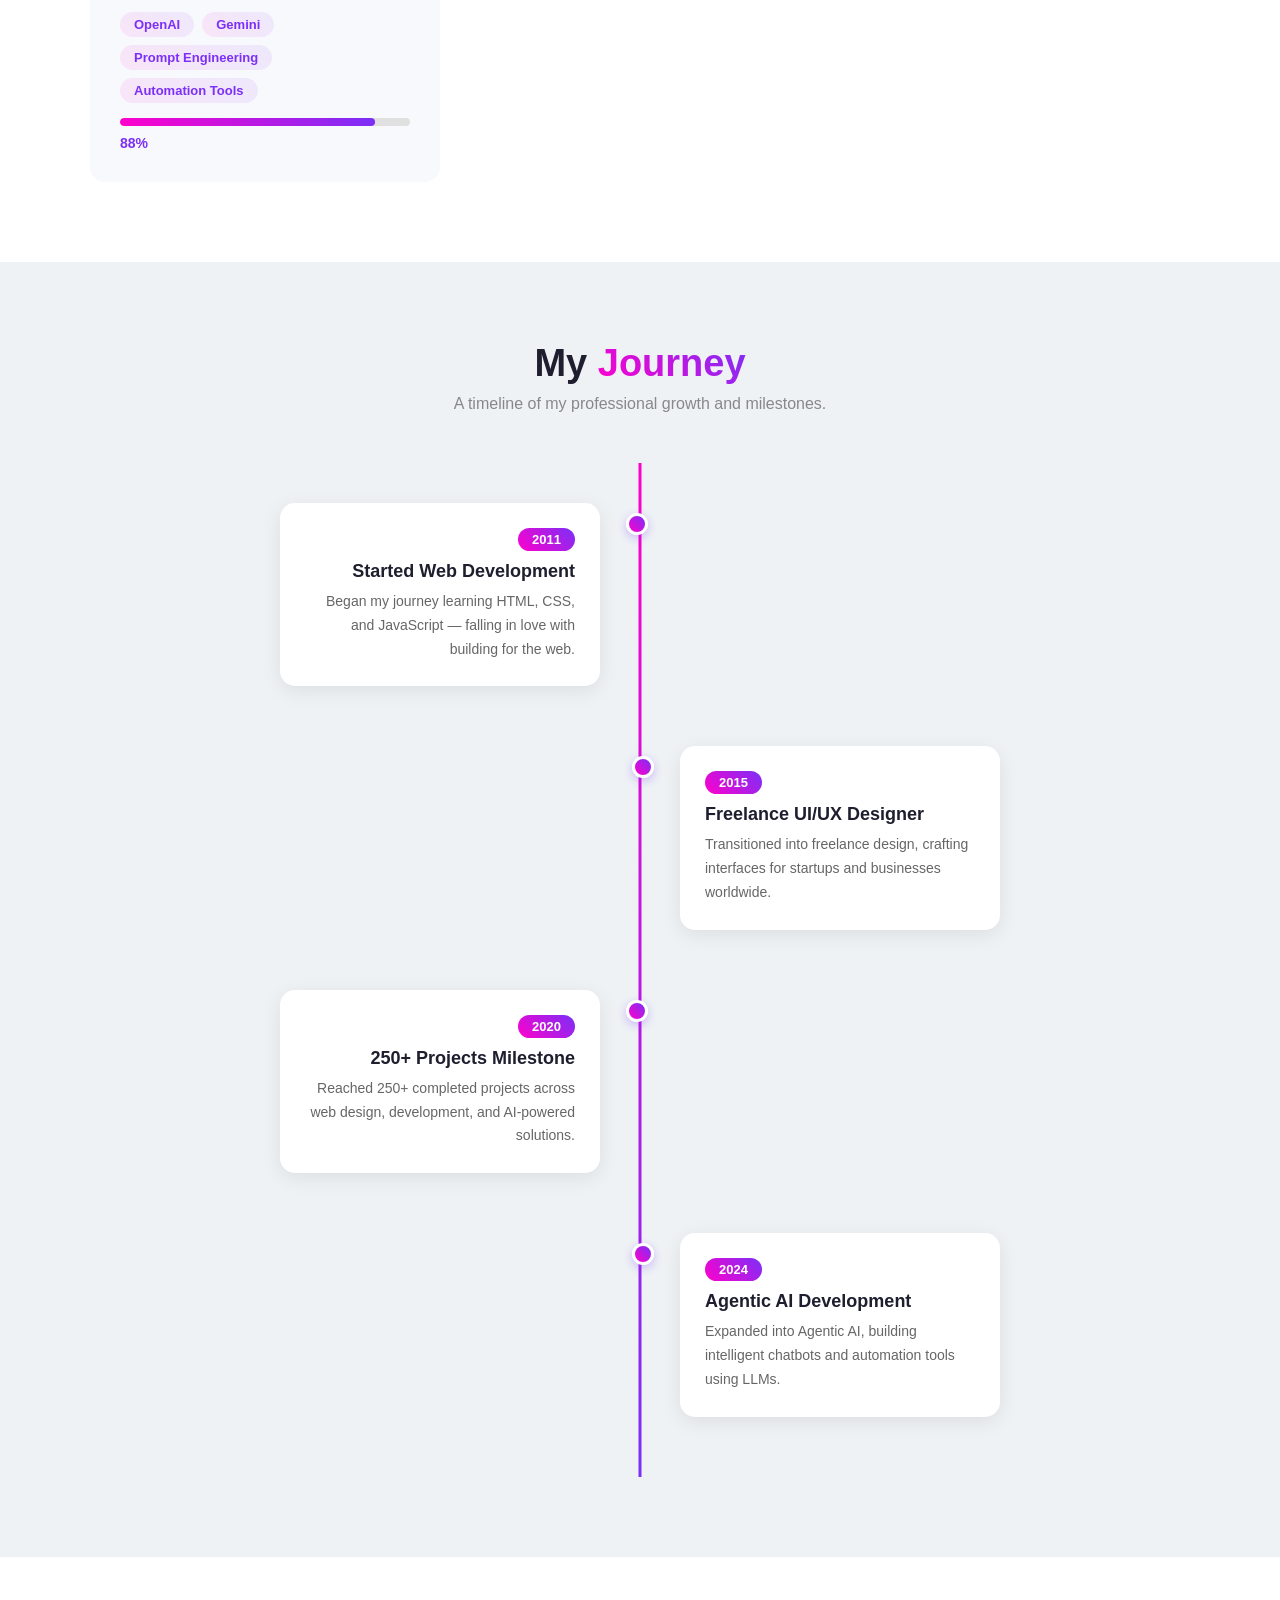
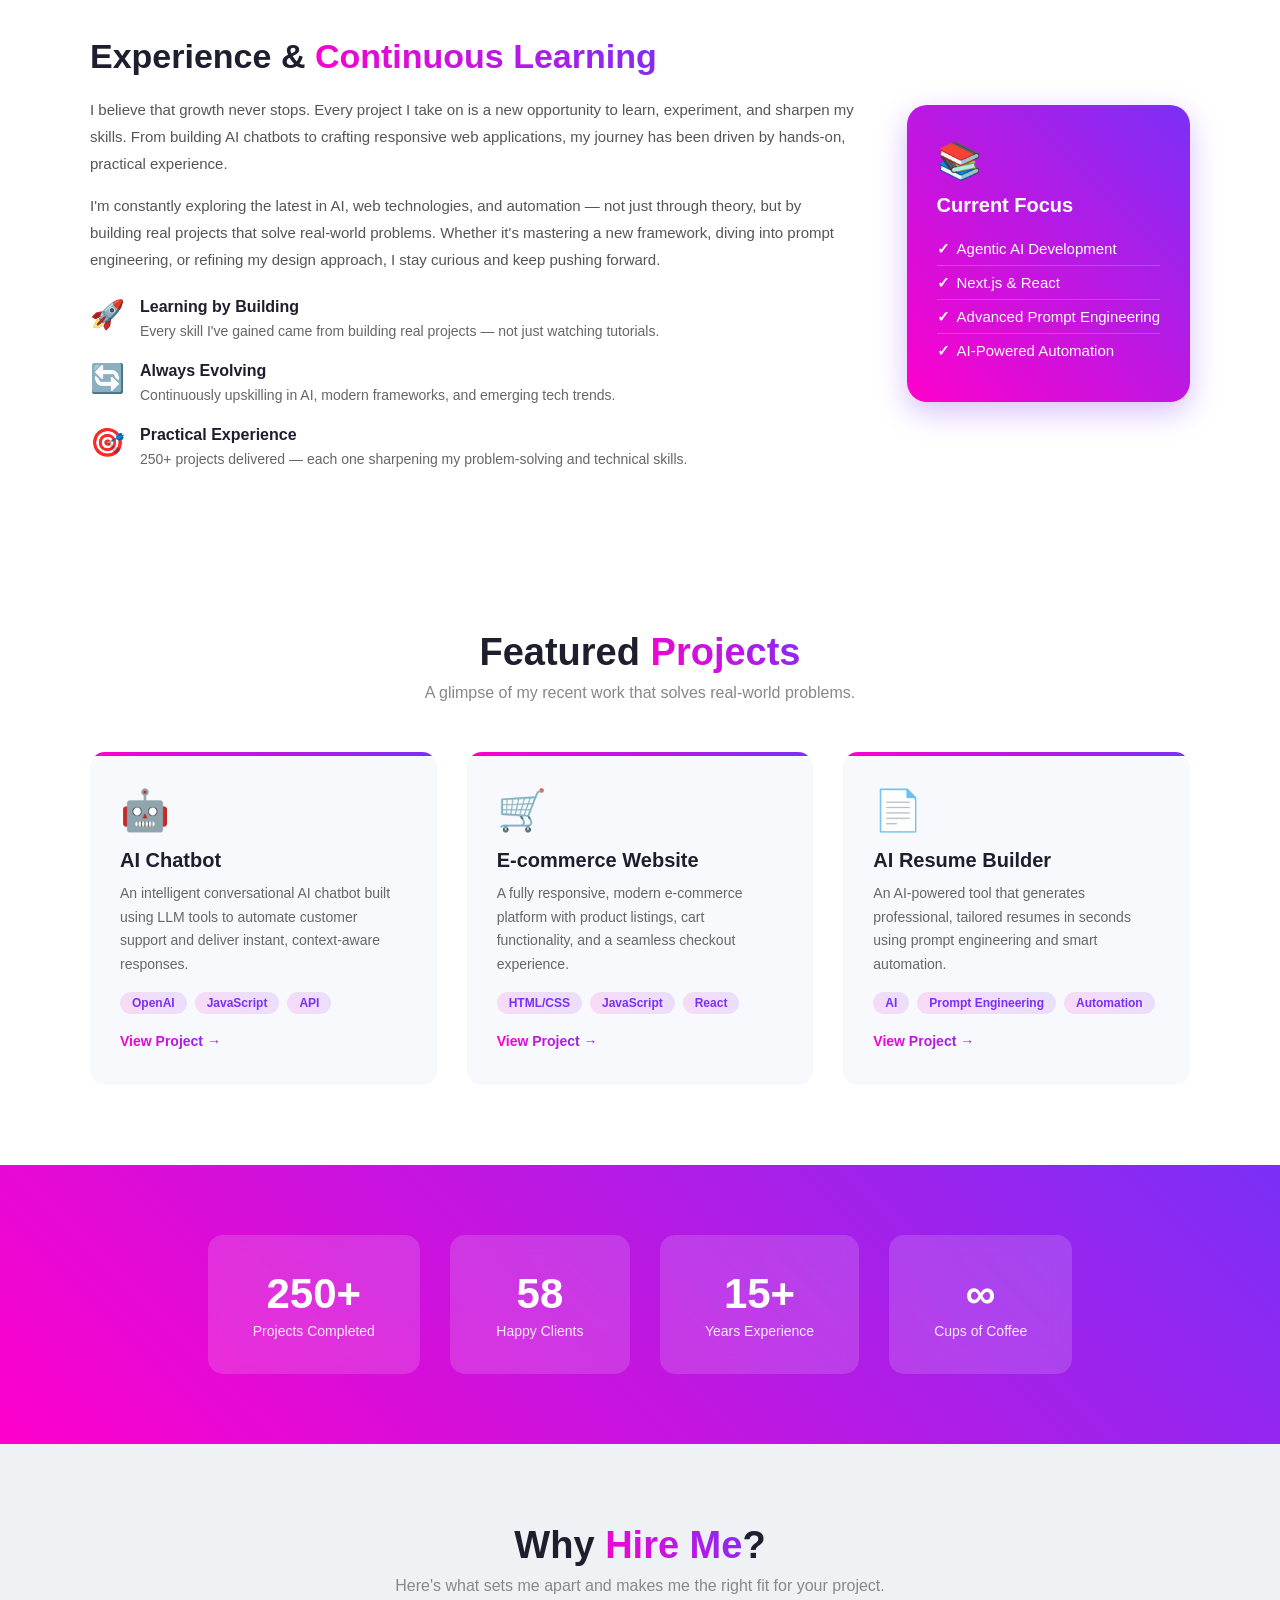
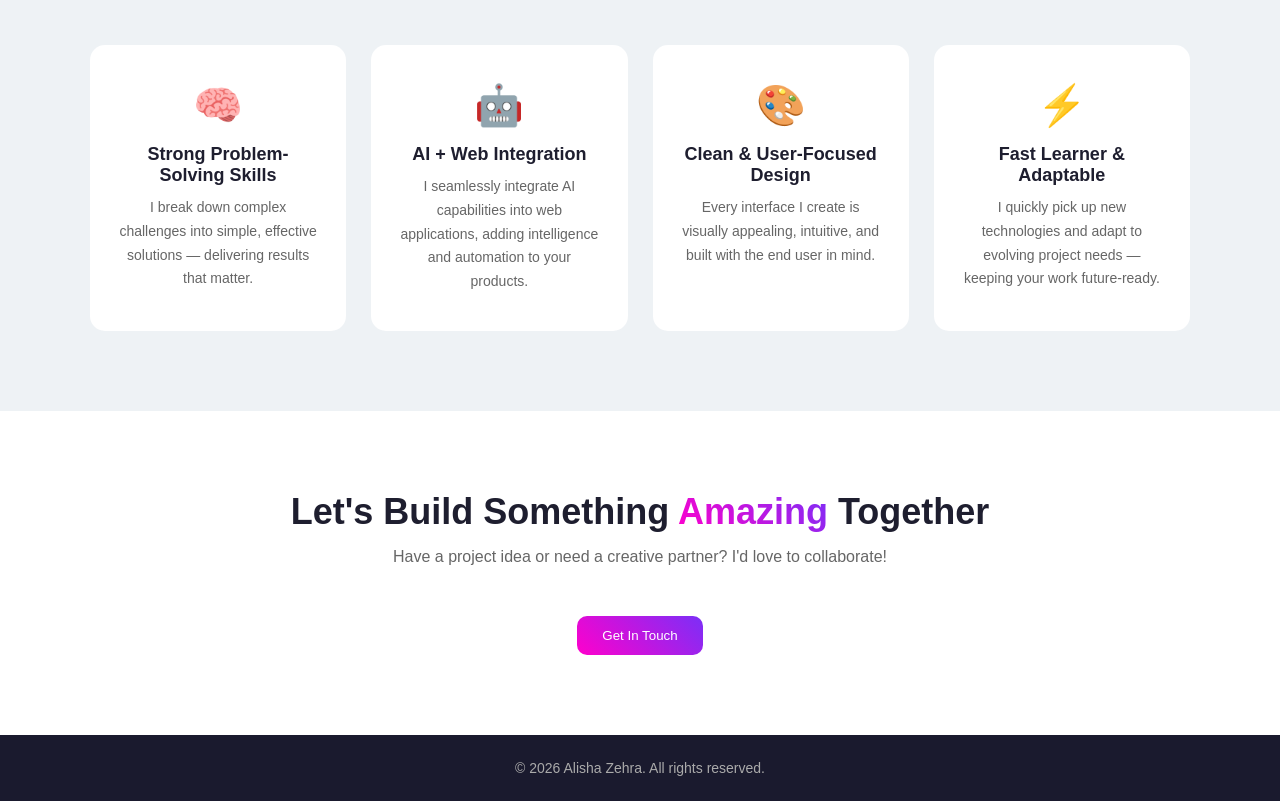
==== commit 3b1ff3f2: "updated portfolio" ====
--- a/about.html
+++ b/about.html
@@ -18,8 +18,9 @@
     <button class="hamburger" id="hamburger">&#9776;</button>
     <ul class="nav-links" id="nav-links">
       <li><a href="index.html#home">Home</a></li>
-      <li><a href="about.html" class="active-link">About</a></li>
+    
       <li><a href="services.html">Services</a></li>
+        <li><a href="about.html" class="active-link">About</a></li>
       <li><a href="portfolio.html">Projects</a></li>
       <li><a href="contact.html">Contact</a></li>
     </ul>
@@ -352,12 +353,28 @@
     <p>&copy; 2026 Alisha Zehra. All rights reserved.</p>
   </footer>
 
+  <div class="sidebar-overlay" id="sidebarOverlay"></div>
   <script>
     const hamburger = document.getElementById('hamburger');
     const navLinks = document.getElementById('nav-links');
+    const overlay = document.getElementById('sidebarOverlay');
+
+    function openSidebar() {
+      navLinks.classList.add('show');
+      overlay.classList.add('active');
+      hamburger.classList.add('active');
+      hamburger.innerHTML = '<span class="close-icon">&times;</span>';
+    }
+    function closeSidebar() {
+      navLinks.classList.remove('show');
+      overlay.classList.remove('active');
+      hamburger.classList.remove('active');
+      hamburger.innerHTML = '&#9776;';
+    }
     hamburger.addEventListener('click', () => {
-      navLinks.classList.toggle('show');
+      navLinks.classList.contains('show') ? closeSidebar() : openSidebar();
     });
+    overlay.addEventListener('click', closeSidebar);
   </script>
 
 </body>
--- a/style.css
+++ b/style.css
@@ -275,20 +275,32 @@
   .nav-links{
     position: fixed;
     top: 0;
-    right: -300px; /* hidden by default */
-    width: 250px;
+    right: -300px;
+    width: 260px;
     height: 100%;
     background: #ffffff;
     flex-direction: column;
-    padding: 60px 20px;
-    gap: 25px;
+    padding: 80px 30px 30px;
+    gap: 8px;
     transition: right 0.3s ease;
     box-shadow: -5px 0 20px rgba(0,0,0,0.1);
     z-index: 1000;
   }
 
   .nav-links.show{
-    right: 0; /* visible when toggled */
+    right: 0;
+  }
+
+  .nav-links li a{
+    font-size: 16px;
+    padding: 12px 0;
+    display: block;
+    border-bottom: 1px solid #f0f0f0;
+    color: #1e1e2f;
+  }
+
+  .nav-links li a:hover{
+    color: #7b2ff7;
   }
 
   .hamburger{
@@ -298,6 +310,40 @@
     border: none;
     cursor: pointer;
     z-index: 1100;
+    color: #1e1e2f;
+    transition: transform 0.3s ease;
+  }
+
+  .hamburger.active{
+    transform: rotate(90deg);
+  }
+
+  .hamburger .close-icon{
+    display: inline-flex;
+    align-items: center;
+    justify-content: center;
+    width: 36px;
+    height: 36px;
+    background: linear-gradient(45deg, #ff00cc, #7b2ff7);
+    border-radius: 6px;
+    color: white;
+    font-size: 22px;
+    font-weight: bold;
+  }
+
+  .sidebar-overlay{
+    display: none;
+    position: fixed;
+    top: 0;
+    left: 0;
+    width: 100%;
+    height: 100%;
+    background: rgba(0,0,0,0.4);
+    z-index: 999;
+  }
+
+  .sidebar-overlay.active{
+    display: block;
   }
 }
 
@@ -574,4 +620,8 @@
 
 .project-links a:hover{
 background:#9b4dff;
-}+}
+
+
+
+    
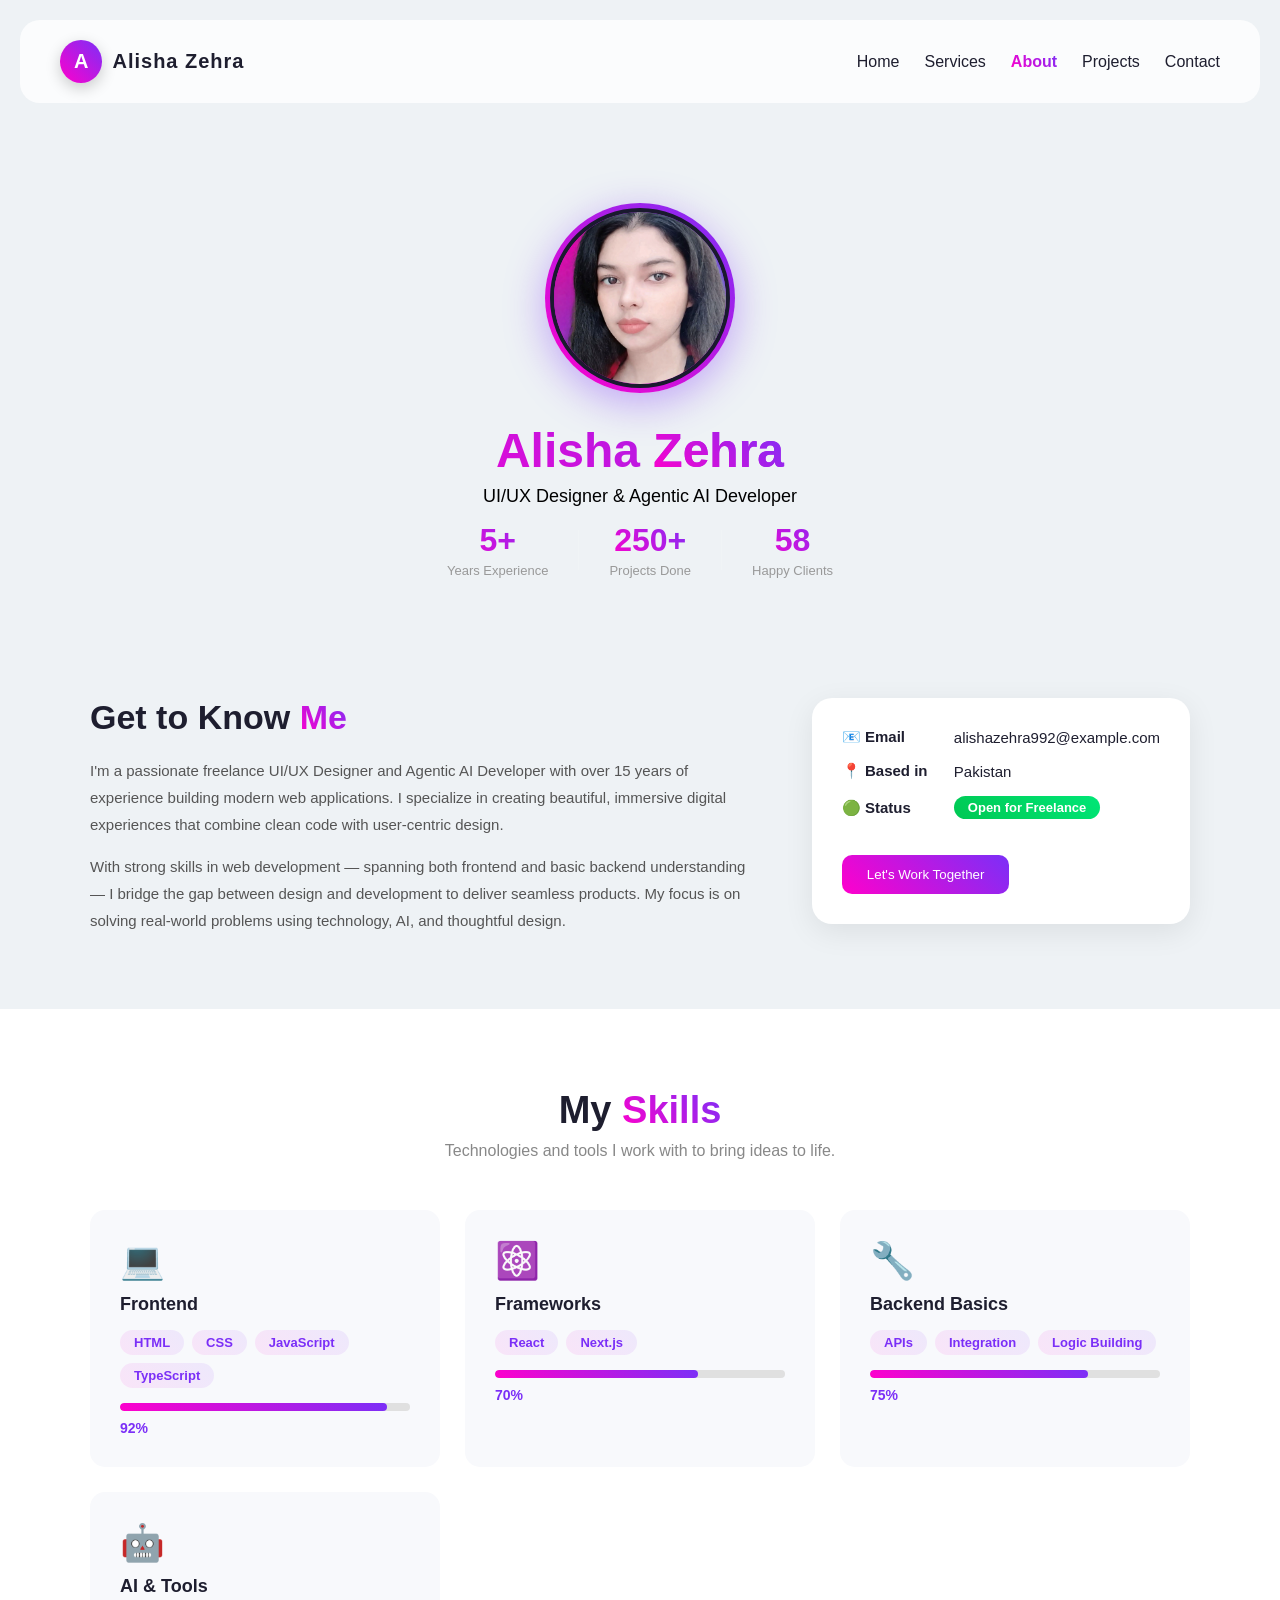
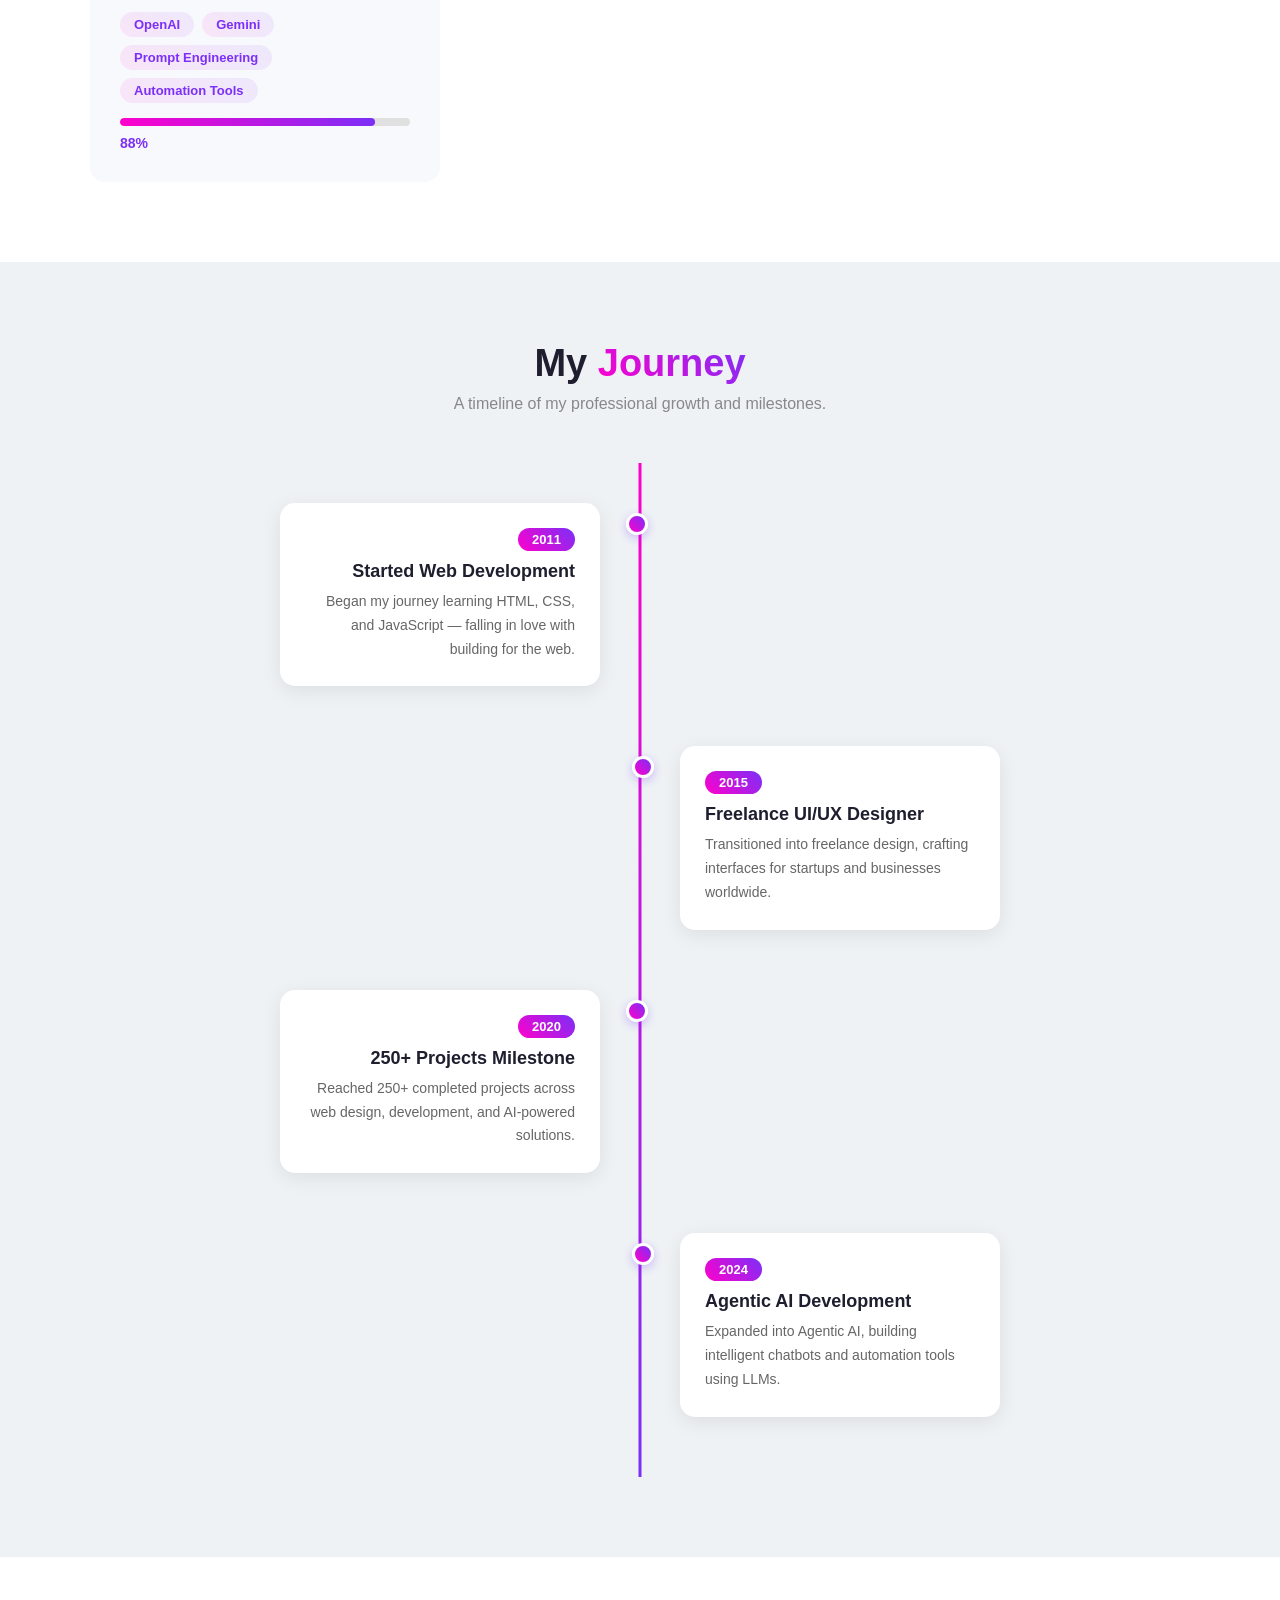
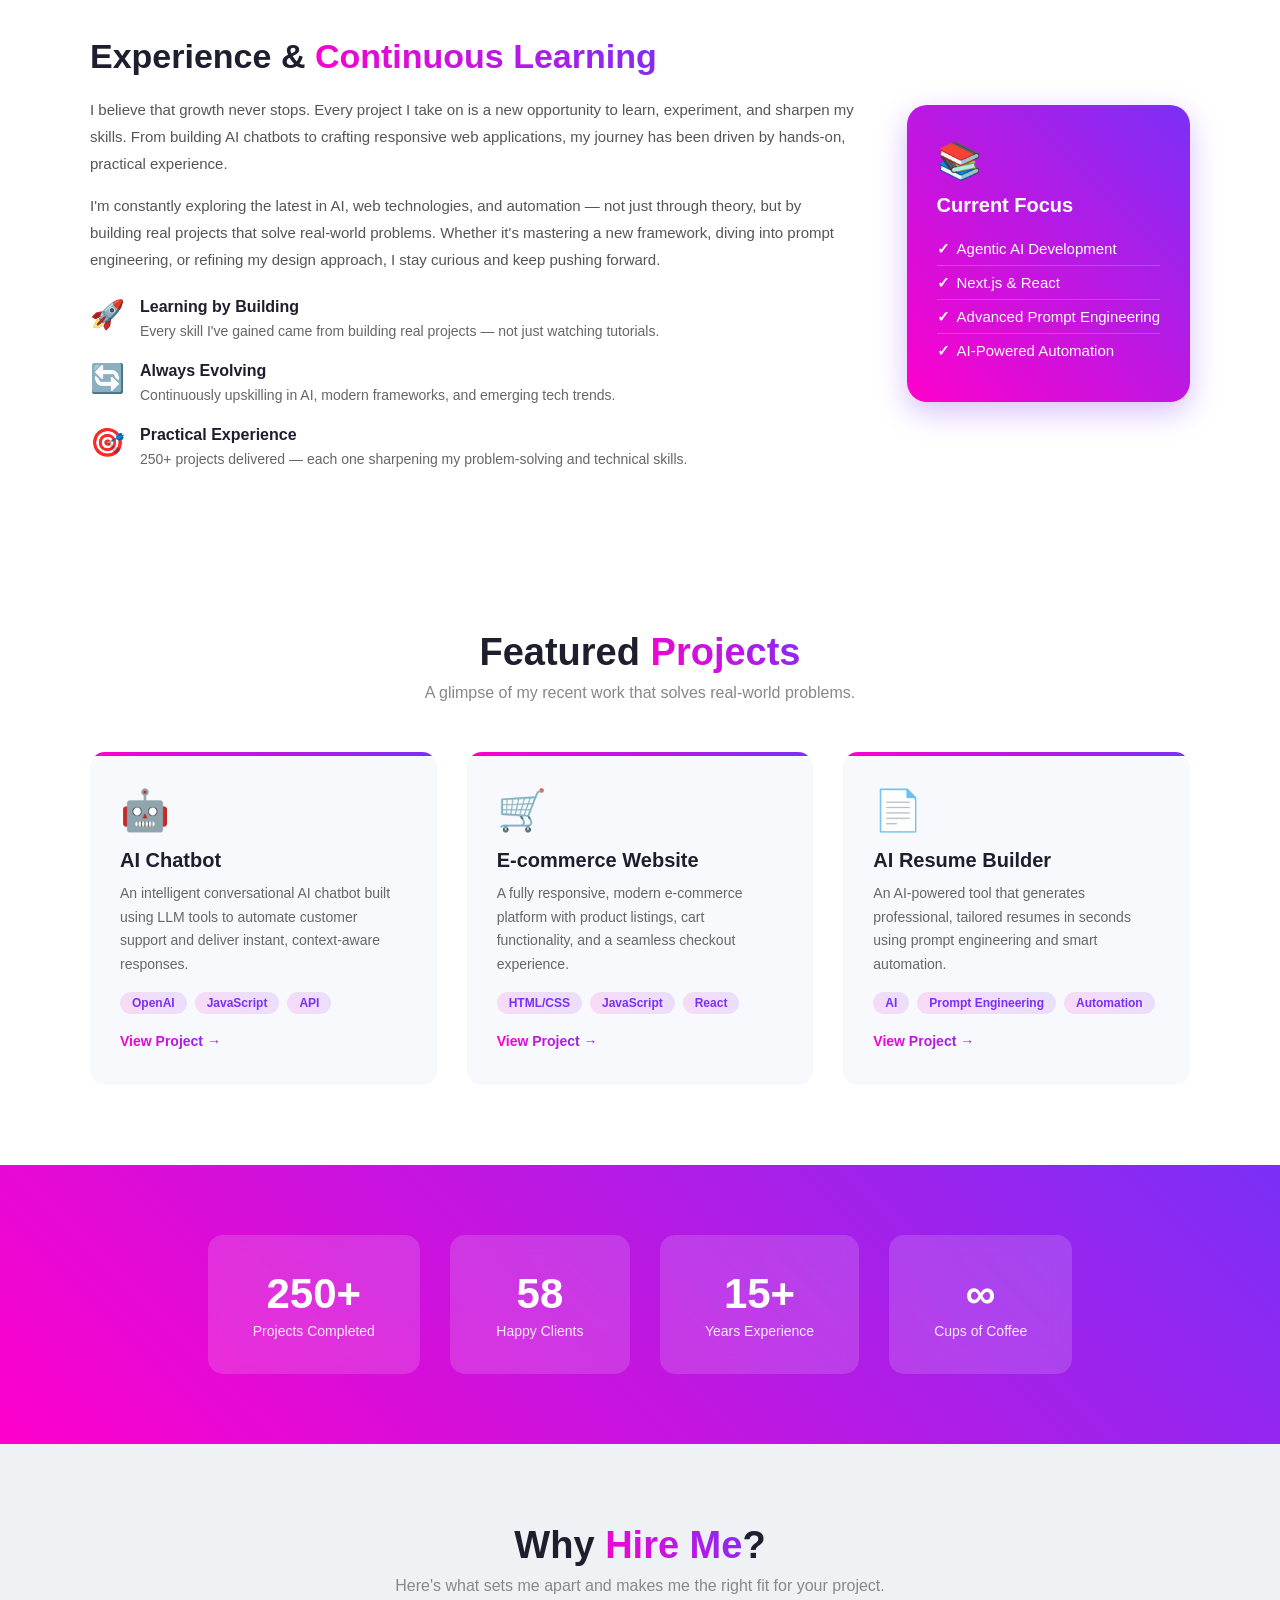
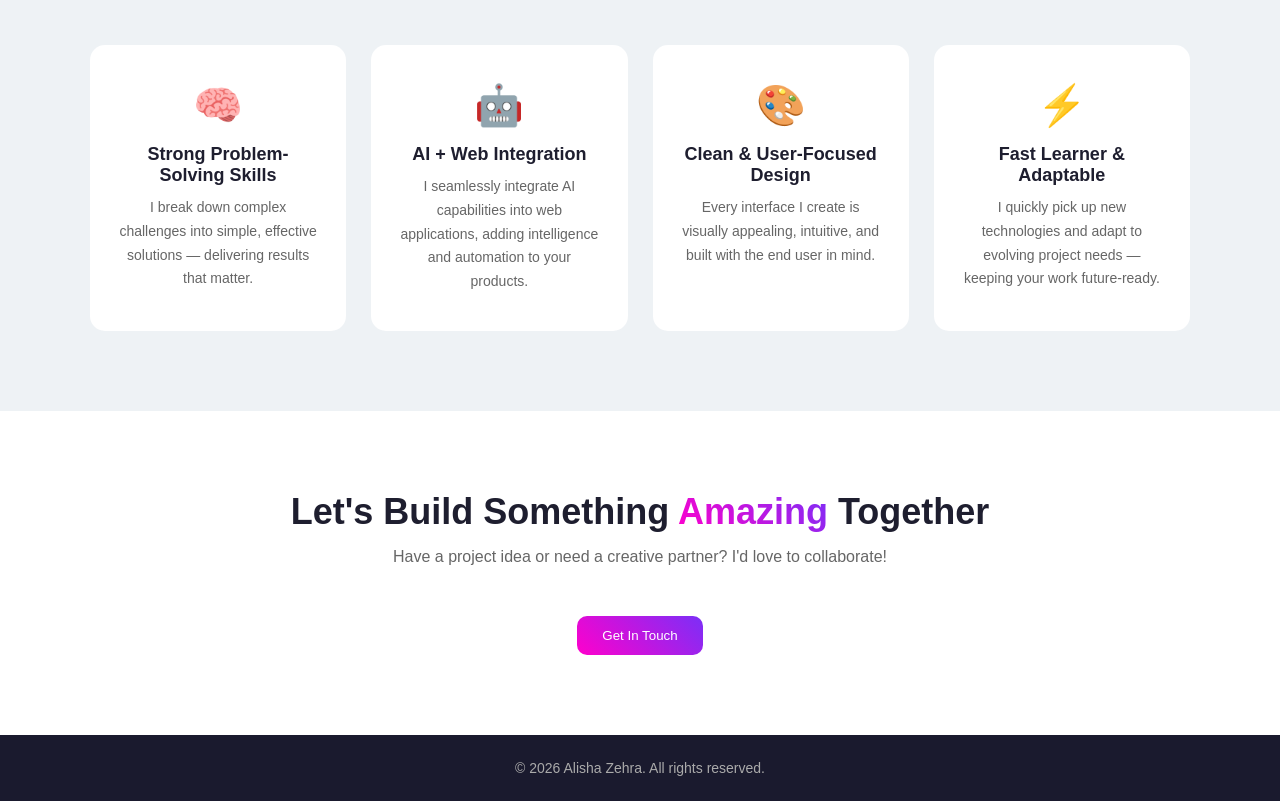
==== commit a9a07635: "about changed" ====
--- a/about.html
+++ b/about.html
@@ -32,7 +32,7 @@
       <div class="about-hero-content">
         <div class="about-image-center">
           <div class="about-image-card">
-            <img src="WhatsApp Image 2026-03-17 at 6.41.35 PM.jpeg" alt="Alisha Zehra">
+            <img src="ChatGPT Image Mar 20, 2026, 01_48_53 AM.png" alt="Alisha Zehra">
           </div>
         </div>
         <h1>Alisha <span class="gradient-text">Zehra</span></h1>
--- a/style.css
+++ b/style.css
@@ -112,7 +112,7 @@
 }
 
 .image-card{
-  background:white;
+  background: white;
   padding:20px;
   border-radius:20px;
   box-shadow:0 10px 30px rgba(0,0,0,0.1);
@@ -226,18 +226,54 @@
     flex-direction:column;
     align-items:center;
     text-align:center;
+    padding:40px 20px;
+    gap:10px;
   }
 
   .hero-left{
     max-width:100%;
   }
 
+  .hero-left h1{
+    font-size:28px;
+    margin:15px 0;
+  }
+
+  .hero-left p{
+    font-size:14px;
+    line-height:1.6;
+    padding:0 5px;
+  }
+
   .hero-right{
-    margin-top:30px;
+    margin-top:10px;
+  }
+
+  .image-card{
+    padding:12px;
+  }
+
+  .image-card img{
+    width:180px;
   }
 
   .stats{
     justify-content:center;
+    gap:20px;
+    padding:15px;
+  }
+
+  .stats div h3{
+    font-size:20px;
+  }
+
+  .stats div p{
+    font-size:12px;
+  }
+
+  .primary-btn{
+    padding:10px 22px;
+    font-size:14px;
   }
 }
 
